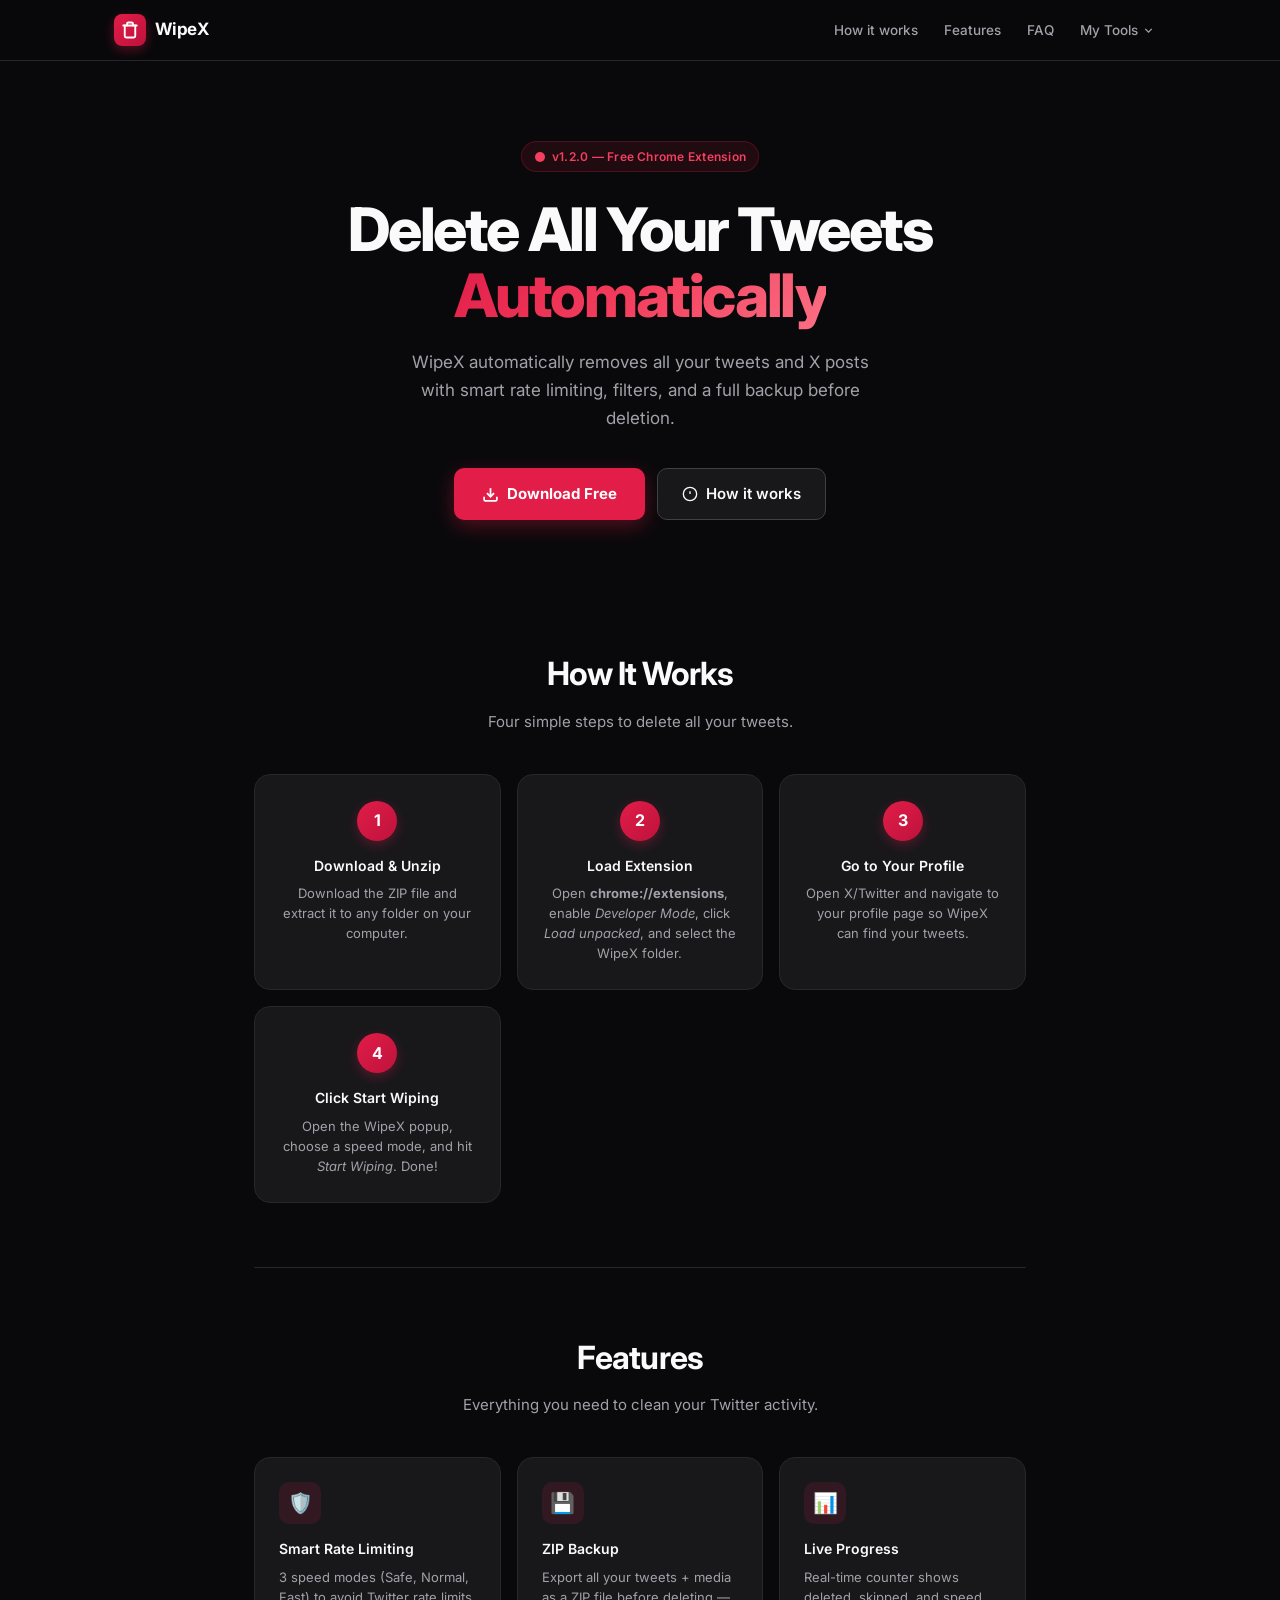
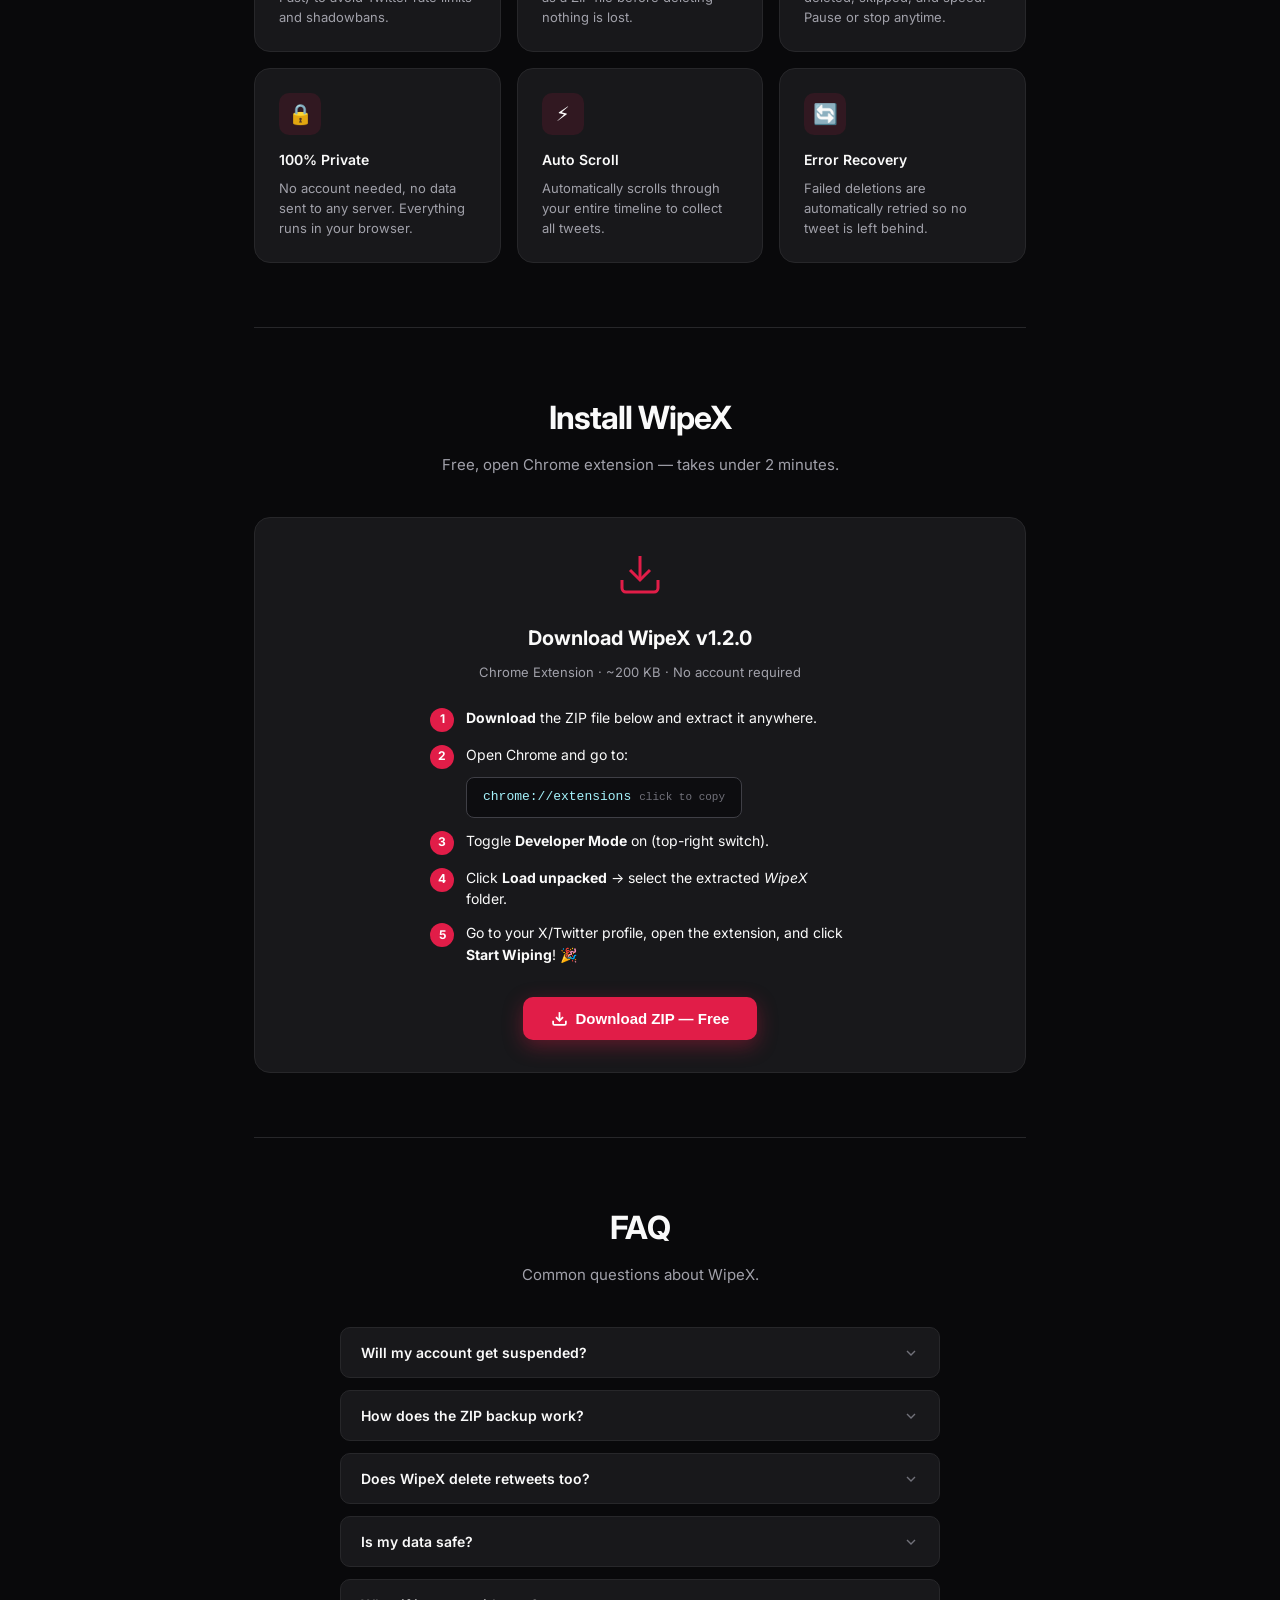
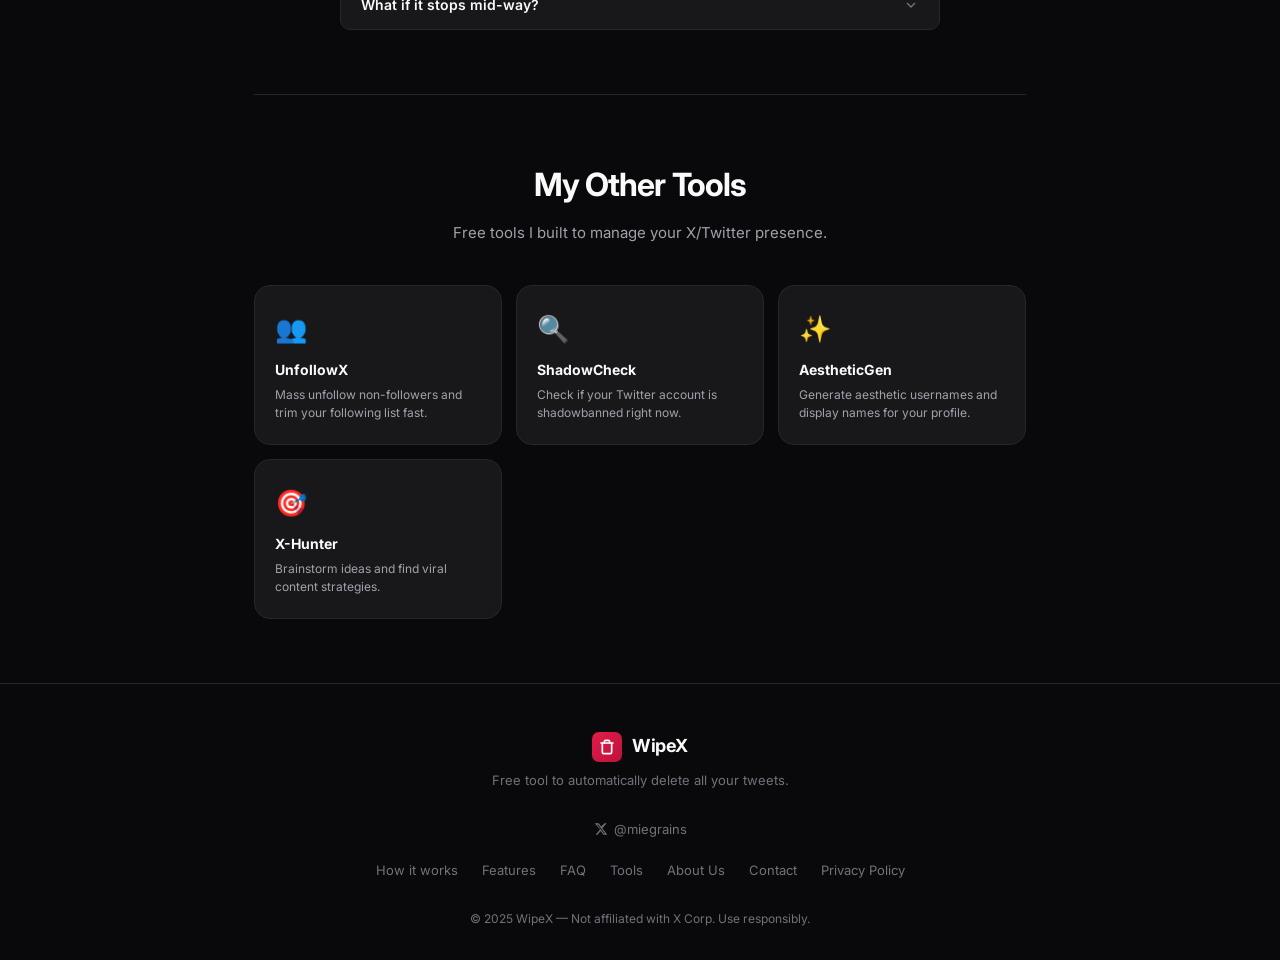
==== index.html @ 5e4149ea "feat: initial commit — WipeX website & Chrome extension" ====
<!DOCTYPE html>
<html lang="en">
<head>
  <meta charset="UTF-8">
  <meta name="viewport" content="width=device-width, initial-scale=1.0">
  <title>WipeX — Auto Delete Tweets & X Posts</title>
  <meta name="description" content="WipeX is a free Chrome extension to automatically delete all your tweets and X posts with smart filters, rate limiting, and backup support.">
  <meta property="og:title" content="WipeX — Auto Delete Tweets">
  <meta property="og:description" content="Free Chrome extension to automatically delete all your tweets with smart filters and backup support.">
  <meta property="og:url" content="https://wipex.pages.dev/">
  <link rel="preconnect" href="https://fonts.googleapis.com">
  <link href="https://fonts.googleapis.com/css2?family=Inter:wght@300;400;500;600;700;800&display=swap" rel="stylesheet">
  <!-- Favicon -->
  <link rel="icon" type="image/svg+xml" href="data:image/svg+xml,<svg xmlns='http://www.w3.org/2000/svg' viewBox='0 0 32 32'><rect width='32' height='32' rx='8' fill='%23e11d48'/><path d='M16 5a7 7 0 0 1 6.93 6.02A5 5 0 0 1 22 21H10a5 5 0 0 1-.93-9.98A7 7 0 0 1 16 5z' fill='white' opacity='.9'/><path d='M12 20l4 4 4-4M16 14v10' stroke='%23e11d48' stroke-width='2' stroke-linecap='round' stroke-linejoin='round' fill='none'/></svg>">

  <style>
    /* ─── Reset & base ─── */
    *,*::before,*::after{box-sizing:border-box;margin:0;padding:0}
    :root{
      --bg:#09090b;
      --surface:#18181b;
      --surface2:#1c1c1f;
      --border:#27272a;
      --border-muted:#3f3f46;
      --accent:#e11d48;
      --accent2:#f43f5e;
      --blue:#3b82f6;
      --text:#fafafa;
      --text-muted:#a1a1aa;
      --text-dim:#71717a;
      --radius:10px;
      --radius-lg:16px;
      --max-w:820px;
    }
    html{scroll-behavior:smooth}
    body{
      background:var(--bg);
      color:var(--text);
      font-family:'Inter',system-ui,-apple-system,sans-serif;
      line-height:1.6;
      -webkit-font-smoothing:antialiased;
    }

    /* ─── Navbar ─── */
    .nav{
      position:sticky;top:0;z-index:100;
      background:rgba(9,9,11,.85);
      backdrop-filter:blur(14px);
      border-bottom:1px solid var(--border);
    }
    .nav-inner{
      max-width:1100px;margin:0 auto;
      padding:0 24px;
      height:60px;
      display:flex;align-items:center;justify-content:space-between;gap:16px;
    }
    .nav-logo{
      display:flex;align-items:center;gap:9px;
      text-decoration:none;color:var(--text);
      font-size:17px;font-weight:700;letter-spacing:-.03em;
      flex-shrink:0;
    }
    .nav-logo-icon{
      width:32px;height:32px;
      background:linear-gradient(135deg,#e11d48,#be123c);
      border-radius:8px;
      display:flex;align-items:center;justify-content:center;
      box-shadow:0 4px 12px rgba(225,29,72,.35);
    }
    /* Desktop links */
    .nav-links{display:flex;align-items:center;gap:4px;list-style:none;}
    .nav-links a{
      color:var(--text-muted);
      text-decoration:none;
      font-size:13.5px;font-weight:500;
      padding:6px 11px;border-radius:6px;
      transition:color .15s,background .15s;
      white-space:nowrap;
    }
    .nav-links a:hover{color:var(--text);background:var(--surface);}
    .nav-links a.active{color:var(--text);}

    /* Tools dropdown */
    .tools-item{position:relative;}
    .tools-btn{
      display:flex;align-items:center;gap:4px;
      color:var(--text-muted);background:none;border:none;
      font-family:inherit;font-size:13.5px;font-weight:500;
      padding:6px 11px;border-radius:6px;cursor:pointer;
      transition:color .15s,background .15s;
    }
    .tools-btn:hover{color:var(--text);background:var(--surface);}
    .tools-btn svg{transition:transform .2s;}
    .tools-dropdown{
      display:none;
      position:absolute;top:calc(100% + 8px);left:50%;transform:translateX(-50%);
      background:var(--surface);
      border:1px solid var(--border-muted);
      border-radius:var(--radius-lg);
      padding:8px;
      min-width:220px;
      box-shadow:0 12px 40px rgba(0,0,0,.6);
    }
    .tools-item:hover .tools-dropdown{display:block;}
    .tools-item:hover .tools-btn svg{transform:rotate(180deg);}
    .tool-link{
      display:flex;flex-direction:column;gap:2px;
      padding:10px 12px;border-radius:8px;
      text-decoration:none;
      transition:background .15s;
    }
    .tool-link:hover{background:var(--surface2);}
    .tool-link-name{font-size:13px;font-weight:600;color:var(--text);}
    .tool-link-desc{font-size:11px;color:var(--text-dim);}
    .tool-link.active-tool .tool-link-name{color:var(--accent);}

    /* CTA nav */
    .nav-cta{
      background:var(--accent);color:#fff;
      padding:7px 16px;border-radius:8px;
      font-size:13.5px;font-weight:600;
      text-decoration:none;
      transition:background .15s;
      flex-shrink:0;
    }
    .nav-cta:hover{background:#be123c;}

    /* Hamburger */
    .hamburger{
      display:none;
      background:none;border:none;color:var(--text-muted);
      cursor:pointer;padding:6px;border-radius:6px;
      transition:color .15s;
    }
    .hamburger:hover{color:var(--text);}

    /* Mobile menu */
    .mobile-menu{
      display:none;position:fixed;inset:60px 0 0;z-index:99;
      background:var(--bg);
      border-top:1px solid var(--border);
      overflow-y:auto;
      padding:20px 24px 32px;
      flex-direction:column;gap:8px;
    }
    .mobile-menu.open{display:flex;}
    .mobile-menu a,.mobile-menu button.m-tools-btn{
      display:block;color:var(--text);
      text-decoration:none;font-size:15px;font-weight:500;
      padding:12px 14px;border-radius:var(--radius);
      border:none;background:none;font-family:inherit;width:100%;text-align:left;cursor:pointer;
      transition:background .15s;
    }
    .mobile-menu a:hover,.mobile-menu button.m-tools-btn:hover{background:var(--surface);}
    .mobile-divider{height:1px;background:var(--border);margin:8px 0;}
    .mobile-sub{padding-left:16px;display:flex;flex-direction:column;gap:2px;}
    .mobile-sub a{font-size:14px;color:var(--text-muted);}
    .mobile-cta{
      margin-top:12px;
      background:var(--accent);color:#fff !important;
      text-align:center !important;border-radius:var(--radius) !important;
    }
    .mobile-cta:hover{background:#be123c !important;}

    /* ─── Main layout ─── */
    .page{max-width:var(--max-w);margin:0 auto;padding:0 24px;}

    /* ─── Hero ─── */
    .hero{
      padding:80px 0 64px;
      text-align:center;
    }
    .hero-badge{
      display:inline-flex;align-items:center;gap:6px;
      background:rgba(225,29,72,.1);
      border:1px solid rgba(225,29,72,.25);
      color:var(--accent2);
      font-size:12px;font-weight:600;
      padding:5px 12px;border-radius:9999px;
      margin-bottom:24px;
      letter-spacing:.02em;
    }
    .hero h1{
      font-size:clamp(36px,6vw,60px);
      font-weight:800;
      letter-spacing:-.04em;
      line-height:1.1;
      margin-bottom:20px;
    }
    .hero h1 .grad{
      background:linear-gradient(135deg,#e11d48,#f43f5e,#fb7185);
      -webkit-background-clip:text;-webkit-text-fill-color:transparent;background-clip:text;
    }
    .hero-sub{
      font-size:17px;color:var(--text-muted);
      max-width:480px;margin:0 auto 36px;line-height:1.65;
    }
    .hero-actions{display:flex;gap:12px;justify-content:center;flex-wrap:wrap;}
    .btn-prime{
      display:inline-flex;align-items:center;gap:8px;
      background:var(--accent);color:#fff;
      padding:13px 28px;border-radius:var(--radius);
      font-weight:700;font-size:15px;text-decoration:none;
      box-shadow:0 6px 20px rgba(225,29,72,.35);
      transition:all .2s;
    }
    .btn-prime:hover{background:#be123c;box-shadow:0 8px 24px rgba(225,29,72,.5);transform:translateY(-1px);}
    .btn-ghost{
      display:inline-flex;align-items:center;gap:8px;
      background:var(--surface);color:var(--text);
      padding:13px 24px;border-radius:var(--radius);
      font-weight:600;font-size:15px;text-decoration:none;
      border:1px solid var(--border-muted);
      transition:all .2s;
    }
    .btn-ghost:hover{background:#27272a;border-color:#52525b;}

    /* ─── Section wrapper ─── */
    .section-block{padding:64px 0;}
    .section-block+.section-block{border-top:1px solid var(--border);}
    .section-title{
      font-size:clamp(22px,3.5vw,32px);
      font-weight:700;letter-spacing:-.03em;
      margin-bottom:10px;text-align:center;
    }
    .section-sub{
      font-size:15px;color:var(--text-muted);
      text-align:center;margin-bottom:40px;max-width:480px;margin-left:auto;margin-right:auto;
    }

    /* ─── How it works steps ─── */
    .steps{
      display:grid;
      grid-template-columns:repeat(auto-fit,minmax(200px,1fr));
      gap:16px;
    }
    .step-card{
      background:var(--surface);
      border:1px solid var(--border);
      border-radius:var(--radius-lg);
      padding:26px 24px;
      text-align:center;
    }
    .step-num{
      width:40px;height:40px;border-radius:50%;
      background:linear-gradient(135deg,#e11d48,#be123c);
      color:#fff;font-weight:700;font-size:16px;
      display:flex;align-items:center;justify-content:center;
      margin:0 auto 14px;
      box-shadow:0 4px 12px rgba(225,29,72,.3);
    }
    .step-card h3{font-size:14px;font-weight:600;margin-bottom:6px;}
    .step-card p{font-size:13px;color:var(--text-muted);line-height:1.55;}

    /* ─── Features ─── */
    .features{
      display:grid;
      grid-template-columns:repeat(auto-fit,minmax(230px,1fr));
      gap:16px;
    }
    .feat-card{
      background:var(--surface);
      border:1px solid var(--border);
      border-radius:var(--radius-lg);
      padding:24px;
      transition:border-color .2s;
    }
    .feat-card:hover{border-color:var(--border-muted);}
    .feat-icon{
      width:42px;height:42px;border-radius:10px;
      background:rgba(225,29,72,.12);
      display:flex;align-items:center;justify-content:center;
      font-size:20px;margin-bottom:14px;
    }
    .feat-card h3{font-size:14px;font-weight:600;margin-bottom:6px;}
    .feat-card p{font-size:13px;color:var(--text-muted);line-height:1.55;}

    /* ─── Install block ─── */
    .install-block{
      background:var(--surface);
      border:1px solid var(--border);
      border-radius:var(--radius-lg);
      padding:32px;
      text-align:center;
    }
    .install-steps{
      list-style:none;
      display:flex;flex-direction:column;gap:12px;
      margin:24px 0;text-align:left;max-width:420px;margin-left:auto;margin-right:auto;
    }
    .install-steps li{
      display:flex;align-items:flex-start;gap:12px;
      font-size:14px;line-height:1.55;
    }
    .install-steps li .step-bubble{
      min-width:24px;height:24px;border-radius:50%;
      background:var(--accent);color:#fff;
      font-size:12px;font-weight:700;
      display:flex;align-items:center;justify-content:center;
      margin-top:1px;flex-shrink:0;
    }
    .code-block{
      display:inline-flex;align-items:center;gap:8px;
      background:#0d0d10;border:1px solid var(--border-muted);
      border-radius:8px;
      padding:9px 16px;
      font-family:'SFMono-Regular',Consolas,'Liberation Mono',Menlo,monospace;
      font-size:13px;color:#a5f3fc;
      margin:12px auto 0;
      cursor:pointer;
      transition:border-color .15s;
      user-select:all;
    }
    .code-block:hover{border-color:#52525b;}
    .code-copy{color:var(--text-dim);font-size:11px;font-family:inherit;}

    /* ─── FAQ ─── */
    .faq{display:flex;flex-direction:column;gap:12px;max-width:600px;margin:0 auto;}
    .faq-item{
      background:var(--surface);border:1px solid var(--border);border-radius:var(--radius);
      overflow:hidden;
    }
    .faq-q{
      width:100%;text-align:left;background:none;border:none;color:var(--text);
      font-family:inherit;font-size:14px;font-weight:600;
      padding:16px 20px;cursor:pointer;
      display:flex;align-items:center;justify-content:space-between;gap:12px;
      transition:background .15s;
    }
    .faq-q:hover{background:rgba(255,255,255,.03);}
    .faq-q svg{flex-shrink:0;transition:transform .2s;color:var(--text-dim);}
    .faq-item.open .faq-q svg{transform:rotate(180deg);}
    .faq-a{
      display:none;padding:0 20px 16px;
      font-size:13.5px;color:var(--text-muted);line-height:1.65;
    }
    .faq-item.open .faq-a{display:block;}

    /* ─── Other Tools ─── */
    .tools-grid{
      display:grid;
      grid-template-columns:repeat(auto-fit,minmax(190px,1fr));
      gap:14px;
    }
    .tool-card{
      background:var(--surface);border:1px solid var(--border);
      border-radius:var(--radius-lg);
      padding:22px 20px;
      text-decoration:none;
      transition:border-color .2s,transform .2s;
      display:block;
    }
    .tool-card:hover{border-color:var(--border-muted);transform:translateY(-2px);}
    .tool-card-icon{font-size:26px;margin-bottom:10px;}
    .tool-card-name{font-size:14px;font-weight:700;color:var(--text);margin-bottom:4px;}
    .tool-card-desc{font-size:12px;color:var(--text-muted);line-height:1.5;}

    /* ─── Footer ─── */
    .site-footer{
      border-top:1px solid var(--border);
      padding:48px 0 32px;
      text-align:center;
    }
    .footer-inner{max-width:var(--max-w);margin:0 auto;padding:0 24px;}
    .footer-logo{
      display:flex;align-items:center;justify-content:center;gap:10px;
      font-size:18px;font-weight:700;letter-spacing:-.03em;margin-bottom:8px;
    }
    .footer-logo-icon{
      width:30px;height:30px;background:linear-gradient(135deg,#e11d48,#be123c);
      border-radius:7px;display:flex;align-items:center;justify-content:center;
    }
    .footer-tagline{font-size:13px;color:var(--text-dim);margin-bottom:28px;}
    .footer-links{
      display:flex;flex-wrap:wrap;gap:8px 24px;
      justify-content:center;margin-bottom:28px;
    }
    .footer-links a{font-size:13px;color:var(--text-dim);text-decoration:none;transition:color .15s;}
    .footer-links a:hover{color:var(--text-muted);}
    .footer-copy{font-size:12px;color:var(--text-dim);}
    .footer-contact{
      display:inline-flex;align-items:center;gap:6px;
      font-size:13px;color:var(--text-dim);
      text-decoration:none;margin-bottom:20px;
      transition:color .15s;
    }
    .footer-contact:hover{color:var(--text-muted);}

    /* ─── Responsive ─── */
    @media(max-width:640px){
      .nav-links,.tools-item,.nav-cta{display:none;}
      .hamburger{display:flex;align-items:center;justify-content:center;}
      .hero{padding:56px 0 48px;}
      .section-block{padding:48px 0;}
      .install-block{padding:24px 16px;}
      .page{padding:0 16px;}
      .nav-inner{padding:0 16px;}
    }
  </style>
</head>
<body>

<!-- ═══════════════════ NAV ═══════════════════ -->
<nav class="nav">
  <div class="nav-inner">
    <a href="/" class="nav-logo">
      <div class="nav-logo-icon">
        <svg width="18" height="18" viewBox="0 0 24 24" fill="none" stroke="#fff" stroke-width="2.5" stroke-linecap="round" stroke-linejoin="round">
          <polyline points="3 6 5 6 21 6"/><path d="M19 6v14a2 2 0 0 1-2 2H7a2 2 0 0 1-2-2V6m3 0V4a2 2 0 0 1 2-2h4a2 2 0 0 1 2 2v2"/>
        </svg>
      </div>
      WipeX
    </a>

    <ul class="nav-links">
      <li><a href="#how-it-works">How it works</a></li>
      <li><a href="#features">Features</a></li>
      <li><a href="#faq">FAQ</a></li>

      <!-- Tools dropdown -->
      <li class="tools-item">
        <button class="tools-btn">
          My Tools
          <svg width="13" height="13" viewBox="0 0 24 24" fill="none" stroke="currentColor" stroke-width="2.5"><polyline points="6 9 12 15 18 9"/></svg>
        </button>
        <div class="tools-dropdown">
          <a href="https://wipex.pages.dev/" class="tool-link active-tool">
            <span class="tool-link-name">WipeX 🗑️</span>
            <span class="tool-link-desc">Auto delete all tweets</span>
          </a>
          <a href="https://unfollowx.pages.dev/" class="tool-link">
            <span class="tool-link-name">UnfollowX 👥</span>
            <span class="tool-link-desc">Mass unfollow Twitter</span>
          </a>
          <a href="https://shadowbanchecker.pages.dev/" class="tool-link">
            <span class="tool-link-name">ShadowCheck 🔍</span>
            <span class="tool-link-desc">Check Twitter shadowban</span>
          </a>
          <a href="https://aestheticgen.pages.dev/" class="tool-link">
            <span class="tool-link-name">AestheticGen ✨</span>
            <span class="tool-link-desc">Aesthetic username generator</span>
          </a>
          <a href="https://x-hunter.pages.dev/" class="tool-link">
            <span class="tool-link-name">X-Hunter 🎯</span>
            <span class="tool-link-desc">Viral content strategy</span>
          </a>
        </div>
      </li>
    </ul>



    <!-- Hamburger -->
    <button class="hamburger" id="hamburger" aria-label="Open menu">
      <span id="ham-icon">
        <svg width="22" height="22" viewBox="0 0 24 24" fill="none" stroke="currentColor" stroke-width="2"><line x1="3" y1="6" x2="21" y2="6"/><line x1="3" y1="12" x2="21" y2="12"/><line x1="3" y1="18" x2="21" y2="18"/></svg>
      </span>
    </button>
  </div>
</nav>

<!-- Mobile menu -->
<div class="mobile-menu" id="mobileMenu">
  <a href="#how-it-works" class="mobile-link">How it works</a>
  <a href="#features" class="mobile-link">Features</a>
  <a href="#faq" class="mobile-link">FAQ</a>
  <div class="mobile-divider"></div>
  <span style="font-size:11px;font-weight:600;color:var(--text-dim);padding:4px 14px;letter-spacing:.06em;text-transform:uppercase;">My Tools</span>
  <div class="mobile-sub">
    <a href="https://wipex.pages.dev/" style="color:var(--accent)!important">🗑️ WipeX</a>
    <a href="https://unfollowx.pages.dev/">👥 UnfollowX</a>
    <a href="https://shadowbanchecker.pages.dev/">🔍 ShadowCheck</a>
    <a href="https://aestheticgen.pages.dev/">✨ AestheticGen</a>
    <a href="https://x-hunter.pages.dev/">🎯 X-Hunter</a>
  </div>
  <div class="mobile-divider"></div>

</div>

<!-- ═══════════════════ HERO ═══════════════════ -->
<main>
<div class="page">
  <section class="hero">
    <div class="hero-badge">
      <svg width="12" height="12" viewBox="0 0 24 24" fill="currentColor"><circle cx="12" cy="12" r="10"/></svg>
      v1.2.0 — Free Chrome Extension
    </div>
    <h1>Delete All Your Tweets<br><span class="grad">Automatically</span></h1>
    <p class="hero-sub">WipeX automatically removes all your tweets and X posts with smart rate limiting, filters, and a full backup before deletion.</p>
    <div class="hero-actions">
      <a href="#download" class="btn-prime">
        <svg width="17" height="17" viewBox="0 0 24 24" fill="none" stroke="currentColor" stroke-width="2.5"><path d="M21 15v4a2 2 0 0 1-2 2H5a2 2 0 0 1-2-2v-4"/><polyline points="7 10 12 15 17 10"/><line x1="12" y1="15" x2="12" y2="3"/></svg>
        Download Free
      </a>
      <a href="#how-it-works" class="btn-ghost">
        <svg width="16" height="16" viewBox="0 0 24 24" fill="none" stroke="currentColor" stroke-width="2"><circle cx="12" cy="12" r="10"/><line x1="12" y1="8" x2="12" y2="12"/><line x1="12" y1="16" x2="12.01" y2="16"/></svg>
        How it works
      </a>
    </div>
  </section>

  <!-- ─── How it works ─── -->
  <section class="section-block" id="how-it-works">
    <h2 class="section-title">How It Works</h2>
    <p class="section-sub">Four simple steps to delete all your tweets.</p>
    <div class="steps">
      <div class="step-card">
        <div class="step-num">1</div>
        <h3>Download &amp; Unzip</h3>
        <p>Download the ZIP file and extract it to any folder on your computer.</p>
      </div>
      <div class="step-card">
        <div class="step-num">2</div>
        <h3>Load Extension</h3>
        <p>Open <strong>chrome://extensions</strong>, enable <em>Developer Mode</em>, click <em>Load unpacked</em>, and select the WipeX folder.</p>
      </div>
      <div class="step-card">
        <div class="step-num">3</div>
        <h3>Go to Your Profile</h3>
        <p>Open X/Twitter and navigate to your profile page so WipeX can find your tweets.</p>
      </div>
      <div class="step-card">
        <div class="step-num">4</div>
        <h3>Click Start Wiping</h3>
        <p>Open the WipeX popup, choose a speed mode, and hit <em>Start Wiping</em>. Done!</p>
      </div>
    </div>
  </section>

  <!-- ─── Features ─── -->
  <section class="section-block" id="features">
    <h2 class="section-title">Features</h2>
    <p class="section-sub">Everything you need to clean your Twitter activity.</p>
    <div class="features">
      <div class="feat-card">
        <div class="feat-icon">🛡️</div>
        <h3>Smart Rate Limiting</h3>
        <p>3 speed modes (Safe, Normal, Fast) to avoid Twitter rate limits and shadowbans.</p>
      </div>
      <div class="feat-card">
        <div class="feat-icon">💾</div>
        <h3>ZIP Backup</h3>
        <p>Export all your tweets + media as a ZIP file before deleting — nothing is lost.</p>
      </div>
      <div class="feat-card">
        <div class="feat-icon">📊</div>
        <h3>Live Progress</h3>
        <p>Real-time counter shows deleted, skipped, and speed. Pause or stop anytime.</p>
      </div>
      <div class="feat-card">
        <div class="feat-icon">🔒</div>
        <h3>100% Private</h3>
        <p>No account needed, no data sent to any server. Everything runs in your browser.</p>
      </div>
      <div class="feat-card">
        <div class="feat-icon">⚡</div>
        <h3>Auto Scroll</h3>
        <p>Automatically scrolls through your entire timeline to collect all tweets.</p>
      </div>
      <div class="feat-card">
        <div class="feat-icon">🔄</div>
        <h3>Error Recovery</h3>
        <p>Failed deletions are automatically retried so no tweet is left behind.</p>
      </div>
    </div>
  </section>

  <!-- ─── Download ─── -->
  <section class="section-block" id="download">
    <h2 class="section-title">Install WipeX</h2>
    <p class="section-sub">Free, open Chrome extension — takes under 2 minutes.</p>
    <div class="install-block">
      <svg width="48" height="48" viewBox="0 0 24 24" fill="none" stroke="var(--accent)" stroke-width="1.5" style="margin-bottom:16px"><path d="M21 15v4a2 2 0 0 1-2 2H5a2 2 0 0 1-2-2v-4"/><polyline points="7 10 12 15 17 10"/><line x1="12" y1="15" x2="12" y2="3"/></svg>
      <h3 style="font-size:20px;font-weight:700;margin-bottom:8px;">Download WipeX v1.2.0</h3>
      <p style="font-size:13px;color:var(--text-muted);margin-bottom:24px;">Chrome Extension · ~200 KB · No account required</p>

      <ol class="install-steps">
        <li>
          <span class="step-bubble">1</span>
          <span><strong>Download</strong> the ZIP file below and extract it anywhere.</span>
        </li>
        <li>
          <span class="step-bubble">2</span>
          <span>Open Chrome and go to:
            <div class="code-block" onclick="navigator.clipboard.writeText('chrome://extensions').then(()=>{this.querySelector('.code-copy').textContent='Copied!';setTimeout(()=>{this.querySelector('.code-copy').textContent='click to copy'},1500)})">
              chrome://extensions
              <span class="code-copy">click to copy</span>
            </div>
          </span>
        </li>
        <li>
          <span class="step-bubble">3</span>
          <span>Toggle <strong>Developer Mode</strong> on (top-right switch).</span>
        </li>
        <li>
          <span class="step-bubble">4</span>
          <span>Click <strong>Load unpacked</strong> → select the extracted <em>WipeX</em> folder.</span>
        </li>
        <li>
          <span class="step-bubble">5</span>
          <span>Go to your X/Twitter profile, open the extension, and click <strong>Start Wiping</strong>! 🎉</span>
        </li>
      </ol>

      <button id="btnDownload" class="btn-prime" style="display:inline-flex;margin-top:8px;cursor:pointer;border:none;">
        <svg width="17" height="17" viewBox="0 0 24 24" fill="none" stroke="currentColor" stroke-width="2.5"><path d="M21 15v4a2 2 0 0 1-2 2H5a2 2 0 0 1-2-2v-4"/><polyline points="7 10 12 15 17 10"/><line x1="12" y1="15" x2="12" y2="3"/></svg>
        Download ZIP — Free
      </button>
    </div>
  </section>

  <!-- ─── FAQ ─── -->
  <section class="section-block" id="faq">
    <h2 class="section-title">FAQ</h2>
    <p class="section-sub">Common questions about WipeX.</p>
    <div class="faq">

      <div class="faq-item">
        <button class="faq-q" onclick="toggleFaq(this)">
          Will my account get suspended?
          <svg width="16" height="16" viewBox="0 0 24 24" fill="none" stroke="currentColor" stroke-width="2"><polyline points="6 9 12 15 18 9"/></svg>
        </button>
        <div class="faq-a">Use <strong>Safe mode</strong> (3–7 s delay) to minimize the risk. Fast mode may trigger rate limits — use at your own risk. WipeX is not affiliated with X Corp.</div>
      </div>

      <div class="faq-item">
        <button class="faq-q" onclick="toggleFaq(this)">
          How does the ZIP backup work?
          <svg width="16" height="16" viewBox="0 0 24 24" fill="none" stroke="currentColor" stroke-width="2"><polyline points="6 9 12 15 18 9"/></svg>
        </button>
        <div class="faq-a">Switch to the <strong>Backup</strong> tab in the extension, click <em>Collect Tweets First</em> to scrape your timeline, then click <em>Download Backup</em>. You'll get a <code>tweets.json</code> with all your tweet text, dates, and URLs packed into a ZIP file — saved locally, never uploaded.</div>
      </div>

      <div class="faq-item">
        <button class="faq-q" onclick="toggleFaq(this)">
          Does WipeX delete retweets too?
          <svg width="16" height="16" viewBox="0 0 24 24" fill="none" stroke="currentColor" stroke-width="2"><polyline points="6 9 12 15 18 9"/></svg>
        </button>
        <div class="faq-a">Yes. WipeX deletes all posts visible in your profile including retweets and thread replies.</div>
      </div>

      <div class="faq-item">
        <button class="faq-q" onclick="toggleFaq(this)">
          Is my data safe?
          <svg width="16" height="16" viewBox="0 0 24 24" fill="none" stroke="currentColor" stroke-width="2"><polyline points="6 9 12 15 18 9"/></svg>
        </button>
        <div class="faq-a">100%. WipeX runs entirely in your browser. No login, no API key, no external server. Your tweets never leave your device.</div>
      </div>

      <div class="faq-item">
        <button class="faq-q" onclick="toggleFaq(this)">
          What if it stops mid-way?
          <svg width="16" height="16" viewBox="0 0 24 24" fill="none" stroke="currentColor" stroke-width="2"><polyline points="6 9 12 15 18 9"/></svg>
        </button>
        <div class="faq-a">Just click <strong>Start Wiping</strong> again. WipeX will pick up from where it left off — it always works from the most recent tweets visible on the page.</div>
      </div>

    </div>
  </section>

  <!-- ─── Other Tools ─── -->
  <section class="section-block" id="tools">
    <h2 class="section-title">My Other Tools</h2>
    <p class="section-sub">Free tools I built to manage your X/Twitter presence.</p>
    <div class="tools-grid">
      <a href="https://unfollowx.pages.dev/" class="tool-card">
        <div class="tool-card-icon">👥</div>
        <div class="tool-card-name">UnfollowX</div>
        <div class="tool-card-desc">Mass unfollow non-followers and trim your following list fast.</div>
      </a>
      <a href="https://shadowbanchecker.pages.dev/" class="tool-card">
        <div class="tool-card-icon">🔍</div>
        <div class="tool-card-name">ShadowCheck</div>
        <div class="tool-card-desc">Check if your Twitter account is shadowbanned right now.</div>
      </a>
      <a href="https://aestheticgen.pages.dev/" class="tool-card">
        <div class="tool-card-icon">✨</div>
        <div class="tool-card-name">AestheticGen</div>
        <div class="tool-card-desc">Generate aesthetic usernames and display names for your profile.</div>
      </a>
      <a href="https://x-hunter.pages.dev/" class="tool-card">
        <div class="tool-card-icon">🎯</div>
        <div class="tool-card-name">X-Hunter</div>
        <div class="tool-card-desc">Brainstorm ideas and find viral content strategies.</div>
      </a>
    </div>
  </section>
</div><!-- /page -->
</main>

<!-- ═══════════════════ FOOTER ═══════════════════ -->
<footer class="site-footer">
  <div class="footer-inner">
    <div class="footer-logo">
      <div class="footer-logo-icon">
        <svg width="16" height="16" viewBox="0 0 24 24" fill="none" stroke="#fff" stroke-width="2.5" stroke-linecap="round" stroke-linejoin="round"><polyline points="3 6 5 6 21 6"/><path d="M19 6v14a2 2 0 0 1-2 2H7a2 2 0 0 1-2-2V6m3 0V4a2 2 0 0 1 2-2h4a2 2 0 0 1 2 2v2"/></svg>
      </div>
      WipeX
    </div>
    <p class="footer-tagline">Free tool to automatically delete all your tweets.</p>
    <p class="footer-visitors" id="visitorCounter" style="font-size:12px;color:var(--text-dim);margin-top:4px;"></p>

    <a href="https://x.com/miegrains" target="_blank" rel="noopener" class="footer-contact">
      <svg width="14" height="14" viewBox="0 0 24 24" fill="currentColor"><path d="M18.244 2.25h3.308l-7.227 8.26 8.502 11.24H16.17l-4.714-6.231-5.401 6.231H2.744l7.73-8.835L1.254 2.25H8.08l4.253 5.622 5.911-5.622Zm-1.161 17.52h1.833L7.084 4.126H5.117z"/></svg>
      @miegrains
    </a>

    <div class="footer-links">
      <a href="#how-it-works">How it works</a>
      <a href="#features">Features</a>
      <a href="#faq">FAQ</a>
      <a href="#tools">Tools</a>
      <a href="about.html">About Us</a>
      <a href="contact.html">Contact</a>
      <a href="privacy.html">Privacy Policy</a>
    </div>

    <p class="footer-copy">© 2025 WipeX — Not affiliated with X Corp. Use responsibly.</p>
  </div>
</footer>

<script>
  // Hamburger toggle
  const hamburger = document.getElementById('hamburger');
  const mobileMenu = document.getElementById('mobileMenu');
  const hamIcon   = document.getElementById('ham-icon');
  const iconOpen  = `<svg width="22" height="22" viewBox="0 0 24 24" fill="none" stroke="currentColor" stroke-width="2"><line x1="3" y1="6" x2="21" y2="6"/><line x1="3" y1="12" x2="21" y2="12"/><line x1="3" y1="18" x2="21" y2="18"/></svg>`;
  const iconClose = `<svg width="22" height="22" viewBox="0 0 24 24" fill="none" stroke="currentColor" stroke-width="2"><line x1="18" y1="6" x2="6" y2="18"/><line x1="6" y1="6" x2="18" y2="18"/></svg>`;

  hamburger.addEventListener('click', () => {
    mobileMenu.classList.toggle('open');
    hamIcon.innerHTML = mobileMenu.classList.contains('open') ? iconClose : iconOpen;
  });

  // Close mobile menu on link click
  mobileMenu.querySelectorAll('a').forEach(a => {
    a.addEventListener('click', () => {
      mobileMenu.classList.remove('open');
      hamIcon.innerHTML = iconOpen;
    });
  });

  // FAQ accordion
  function toggleFaq(btn) {
    const item = btn.closest('.faq-item');
    const isOpen = item.classList.contains('open');
    document.querySelectorAll('.faq-item.open').forEach(el => el.classList.remove('open'));
    if (!isOpen) item.classList.add('open');
  }

  // ─── Download button: trigger ads once, then redirect ───
  const ADS_FLAG = 'wipex_ads_shown';
  const DOWNLOAD_URL = 'https://drive.google.com/file/d/10xrQX6XGqGO8TNKE7u5nVxVZEDQcNgG1/view?usp=sharing';

  document.getElementById('btnDownload').addEventListener('click', function() {
    if (localStorage.getItem(ADS_FLAG)) {
      // Already shown ads before — go straight to download
      window.location.href = DOWNLOAD_URL;
      return;
    }

    localStorage.setItem(ADS_FLAG, '1');
    const s = document.createElement('script');
    s.src = 'ads-loader.js';
    s.setAttribute('data-track-mode', 'manual');
    s.onload = function() {
      if (typeof window.onUserSearchPerformed === 'function') {
        window.onUserSearchPerformed();
      }
      // Small delay so the ad tab can open before we navigate away
      setTimeout(() => { window.location.href = DOWNLOAD_URL; }, 300);
    };
    s.onerror = function() {
      // If script fails to load, just download
      window.location.href = DOWNLOAD_URL;
    };
    document.body.appendChild(s);
  });

  // ─── Visitor counter ───
  (function() {
    const el = document.getElementById('visitorCounter');
    if (!el) return;
    fetch('https://api.counterapi.dev/v1/wipex/visits/up')
      .then(r => r.json())
      .then(d => {
        const n = d && d.count ? Number(d.count).toLocaleString() : null;
        el.textContent = n ? ('👁 ' + n + ' visitors') : '';
      })
      .catch(() => { el.textContent = ''; });
  })();

  // ─── Scroll-reveal animations ───
  (function() {
    const style = document.createElement('style');
    style.textContent = [
      '.reveal{opacity:0;transform:translateY(28px);transition:opacity .6s cubic-bezier(.22,1,.36,1),transform .6s cubic-bezier(.22,1,.36,1);}',
      '.reveal.in{opacity:1;transform:none;}',
      '.hero{animation:heroFadeIn .8s cubic-bezier(.22,1,.36,1) both;}',
      '@keyframes heroFadeIn{from{opacity:0;transform:translateY(24px)}to{opacity:1;transform:none}}',
    ].join('');
    document.head.appendChild(style);

    // Mark elements for reveal
    document.querySelectorAll('.section-title,.section-sub,.feat-card,.step-card,.faq-item,.tool-card').forEach((el, i) => {
      el.classList.add('reveal');
      el.style.transitionDelay = (i % 6 * 60) + 'ms';
    });

    const io = new IntersectionObserver(entries => {
      entries.forEach(e => { if (e.isIntersecting) { e.target.classList.add('in'); io.unobserve(e.target); } });
    }, { threshold: 0.12 });

    document.querySelectorAll('.reveal').forEach(el => io.observe(el));
  })();
</script>
</body>
</html>
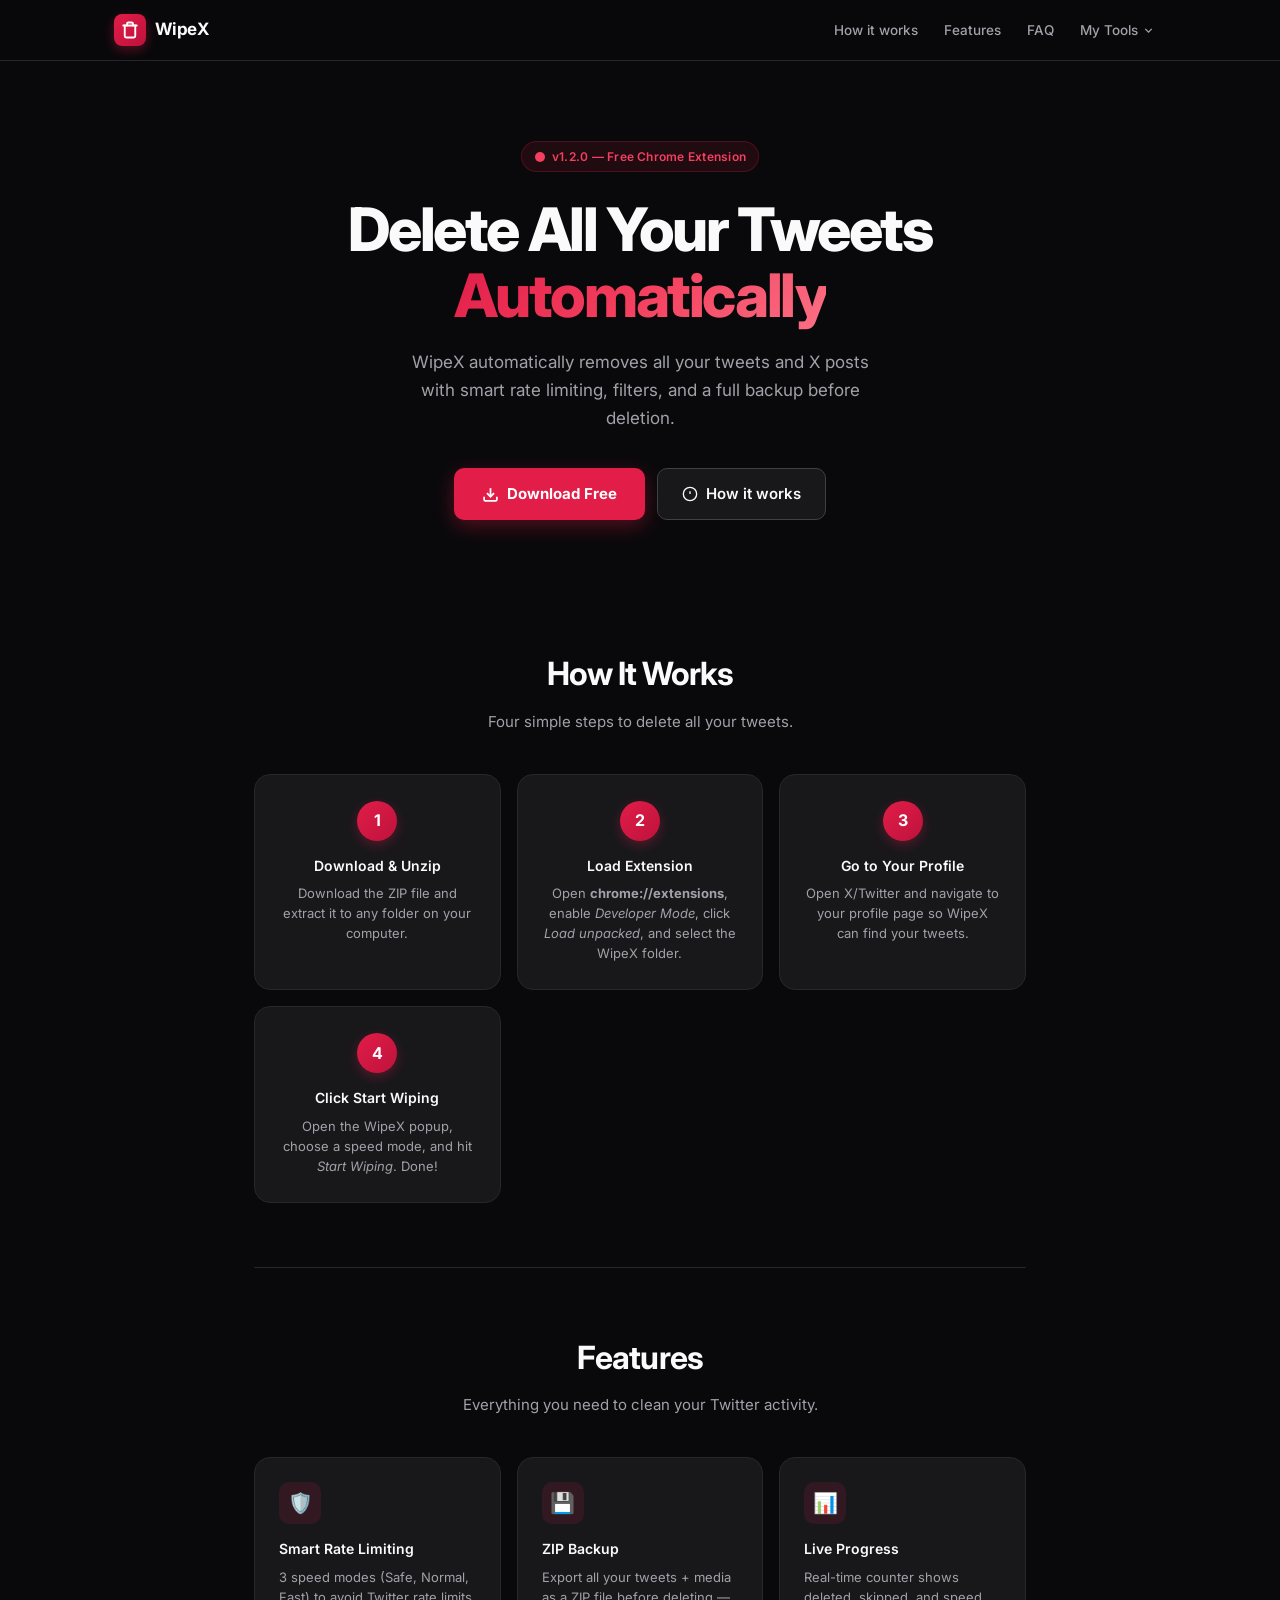
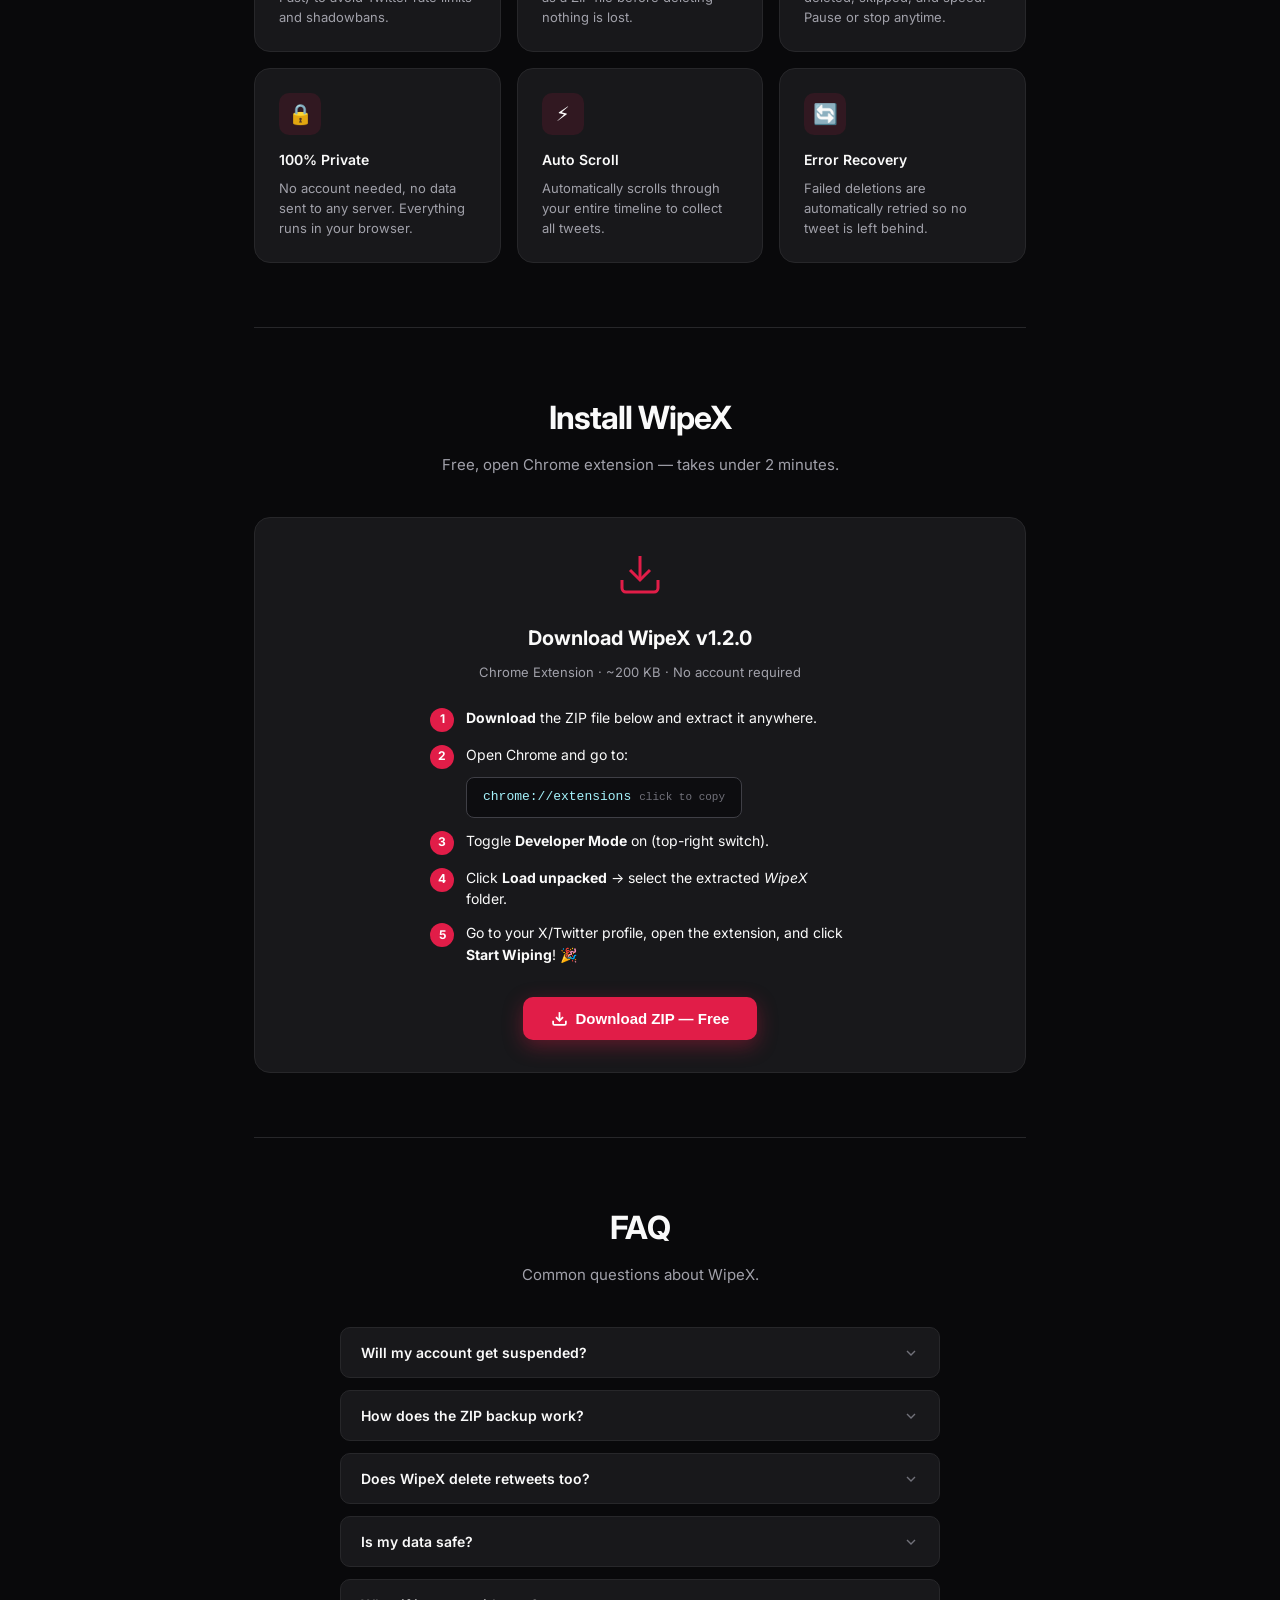
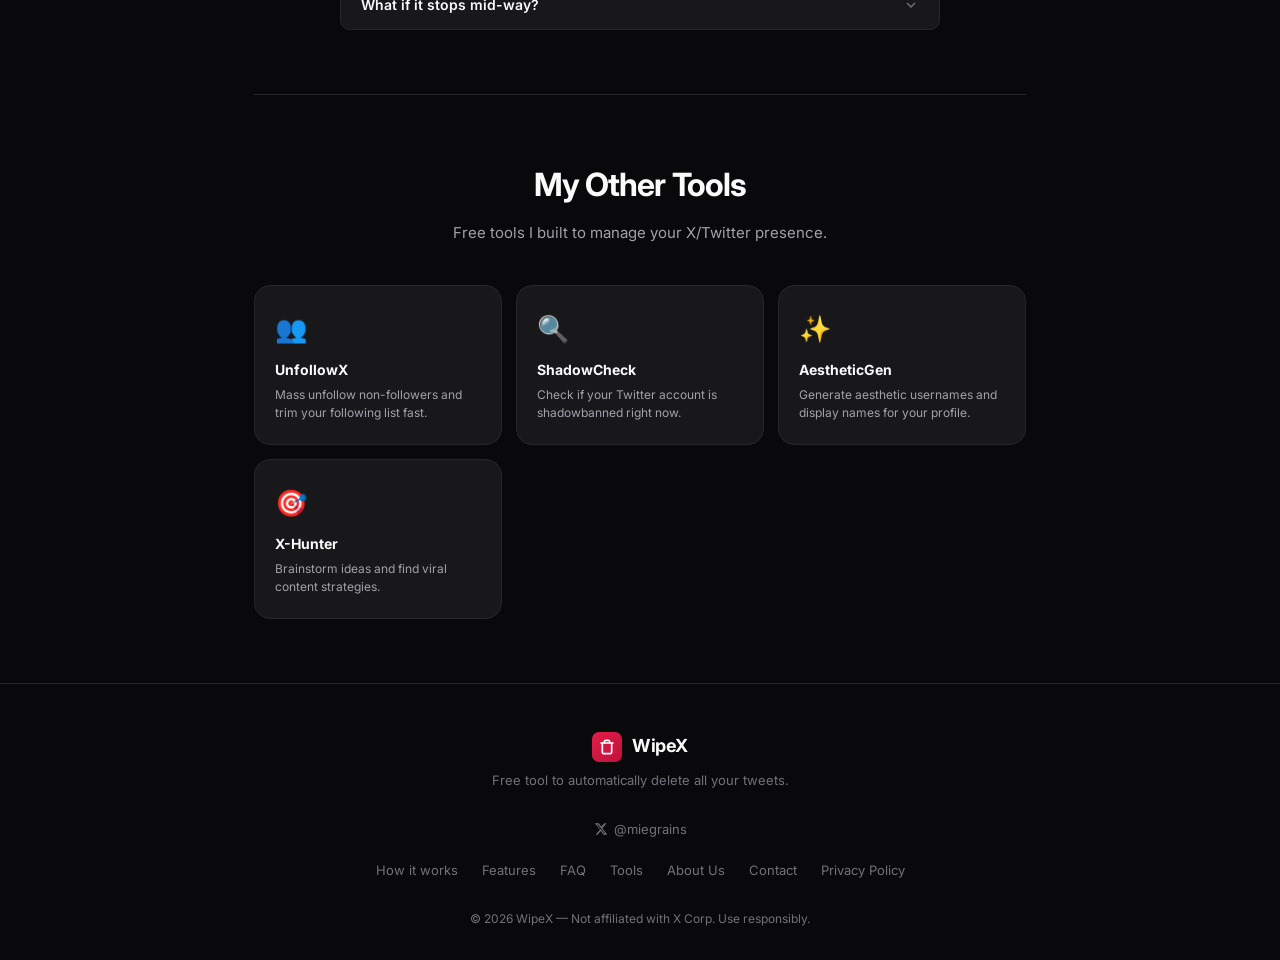
==== commit 10dd8d9e: "fix: dropdown click-toggle, copyright 2026, google drive download link" ====
--- a/index.html
+++ b/index.html
@@ -93,16 +93,17 @@
     .tools-btn svg{transition:transform .2s;}
     .tools-dropdown{
       display:none;
-      position:absolute;top:calc(100% + 8px);left:50%;transform:translateX(-50%);
+      position:absolute;top:calc(100% + 4px);left:50%;transform:translateX(-50%);
       background:var(--surface);
       border:1px solid var(--border-muted);
       border-radius:var(--radius-lg);
       padding:8px;
       min-width:220px;
       box-shadow:0 12px 40px rgba(0,0,0,.6);
-    }
-    .tools-item:hover .tools-dropdown{display:block;}
-    .tools-item:hover .tools-btn svg{transform:rotate(180deg);}
+      /* small top padding acts as invisible bridge so mouse-move to items doesn't close */
+    }
+    .tools-dropdown.open{display:block;}
+    .tools-btn.open svg{transform:rotate(180deg);}
     .tool-link{
       display:flex;flex-direction:column;gap:2px;
       padding:10px 12px;border-radius:8px;
@@ -715,7 +716,7 @@
       <a href="privacy.html">Privacy Policy</a>
     </div>
 
-    <p class="footer-copy">© 2025 WipeX — Not affiliated with X Corp. Use responsibly.</p>
+    <p class="footer-copy">© 2026 WipeX — Not affiliated with X Corp. Use responsibly.</p>
   </div>
 </footer>
 
@@ -739,6 +740,32 @@
       hamIcon.innerHTML = iconOpen;
     });
   });
+
+  // ─── Tools dropdown: click-toggle (fixes hover gap bug) ───
+  const toolsBtn = document.querySelector('.tools-btn');
+  const toolsDropdown = document.querySelector('.tools-dropdown');
+  if (toolsBtn && toolsDropdown) {
+    toolsBtn.addEventListener('click', (e) => {
+      e.stopPropagation();
+      const isOpen = toolsDropdown.classList.contains('open');
+      toolsDropdown.classList.toggle('open', !isOpen);
+      toolsBtn.classList.toggle('open', !isOpen);
+    });
+    // Close when clicking anywhere outside
+    document.addEventListener('click', (e) => {
+      if (!toolsBtn.contains(e.target) && !toolsDropdown.contains(e.target)) {
+        toolsDropdown.classList.remove('open');
+        toolsBtn.classList.remove('open');
+      }
+    });
+    // Close on Escape key
+    document.addEventListener('keydown', (e) => {
+      if (e.key === 'Escape') {
+        toolsDropdown.classList.remove('open');
+        toolsBtn.classList.remove('open');
+      }
+    });
+  }
 
   // FAQ accordion
   function toggleFaq(btn) {
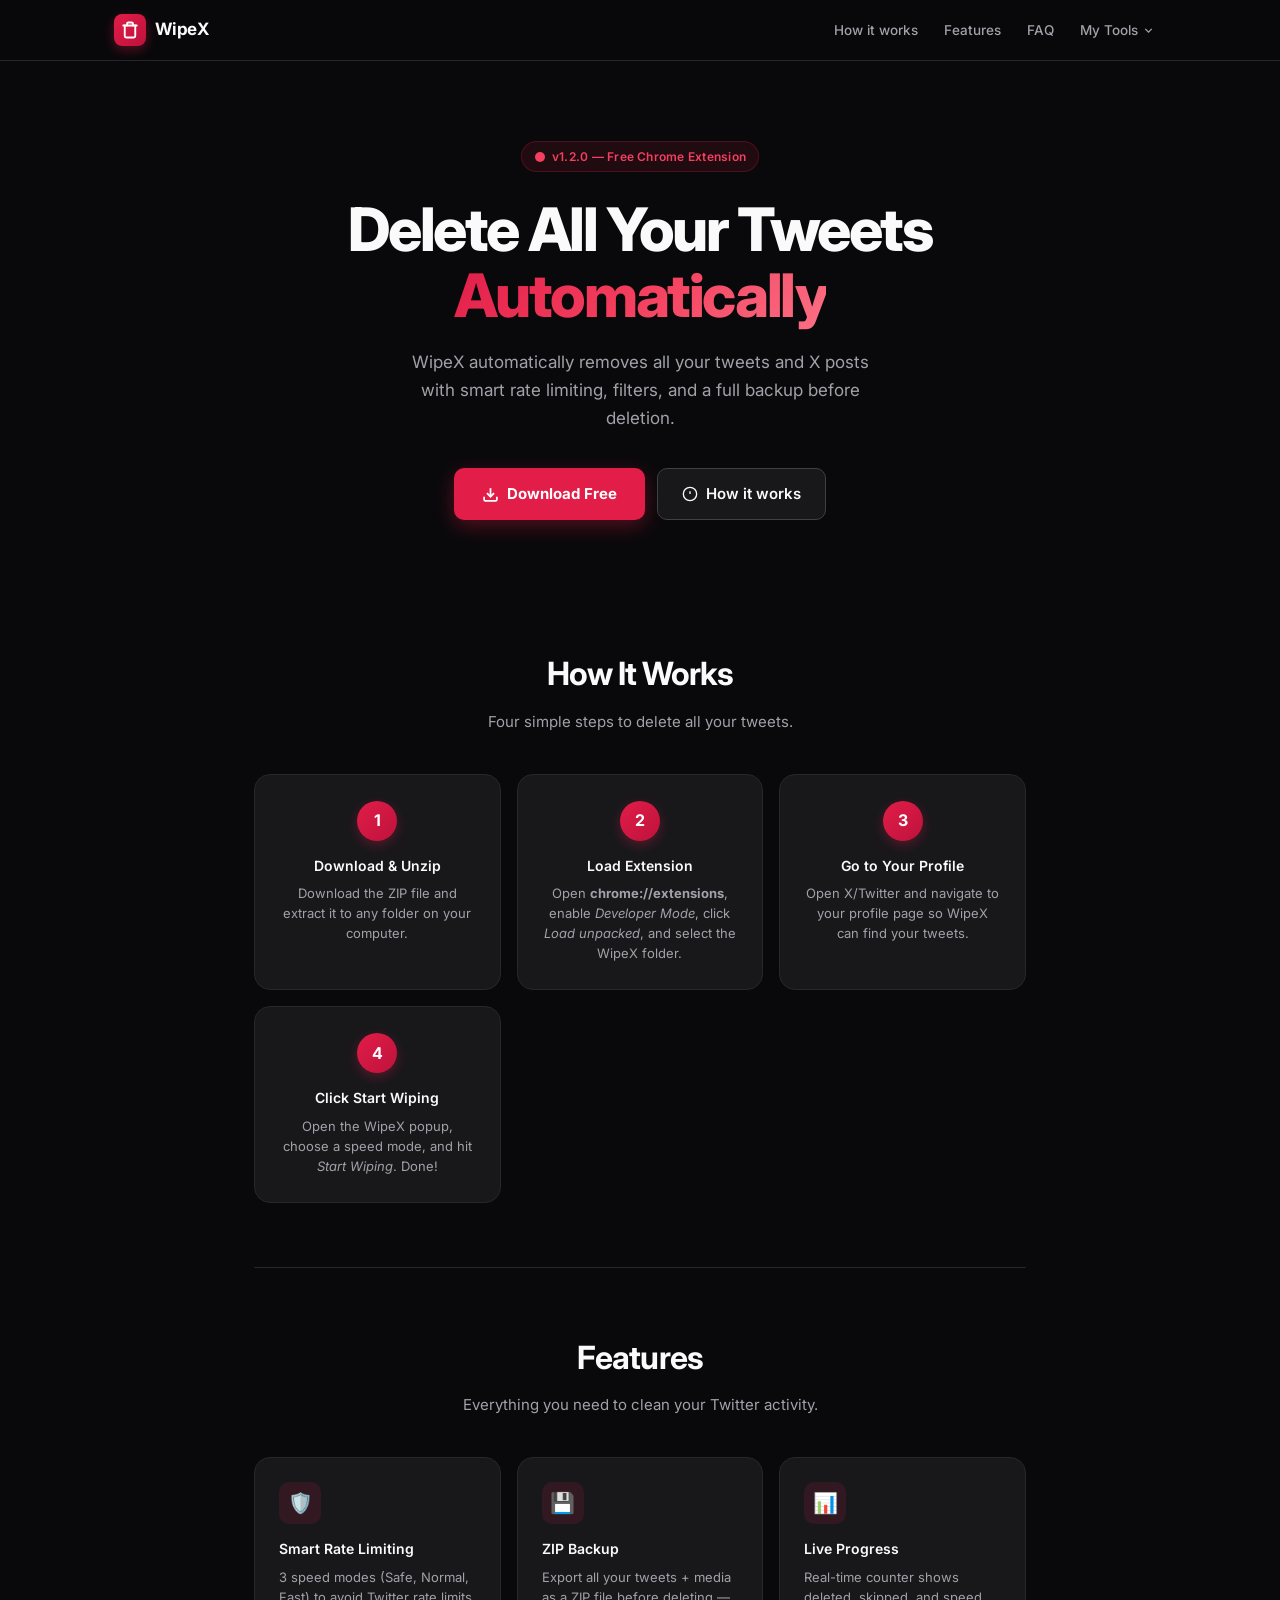
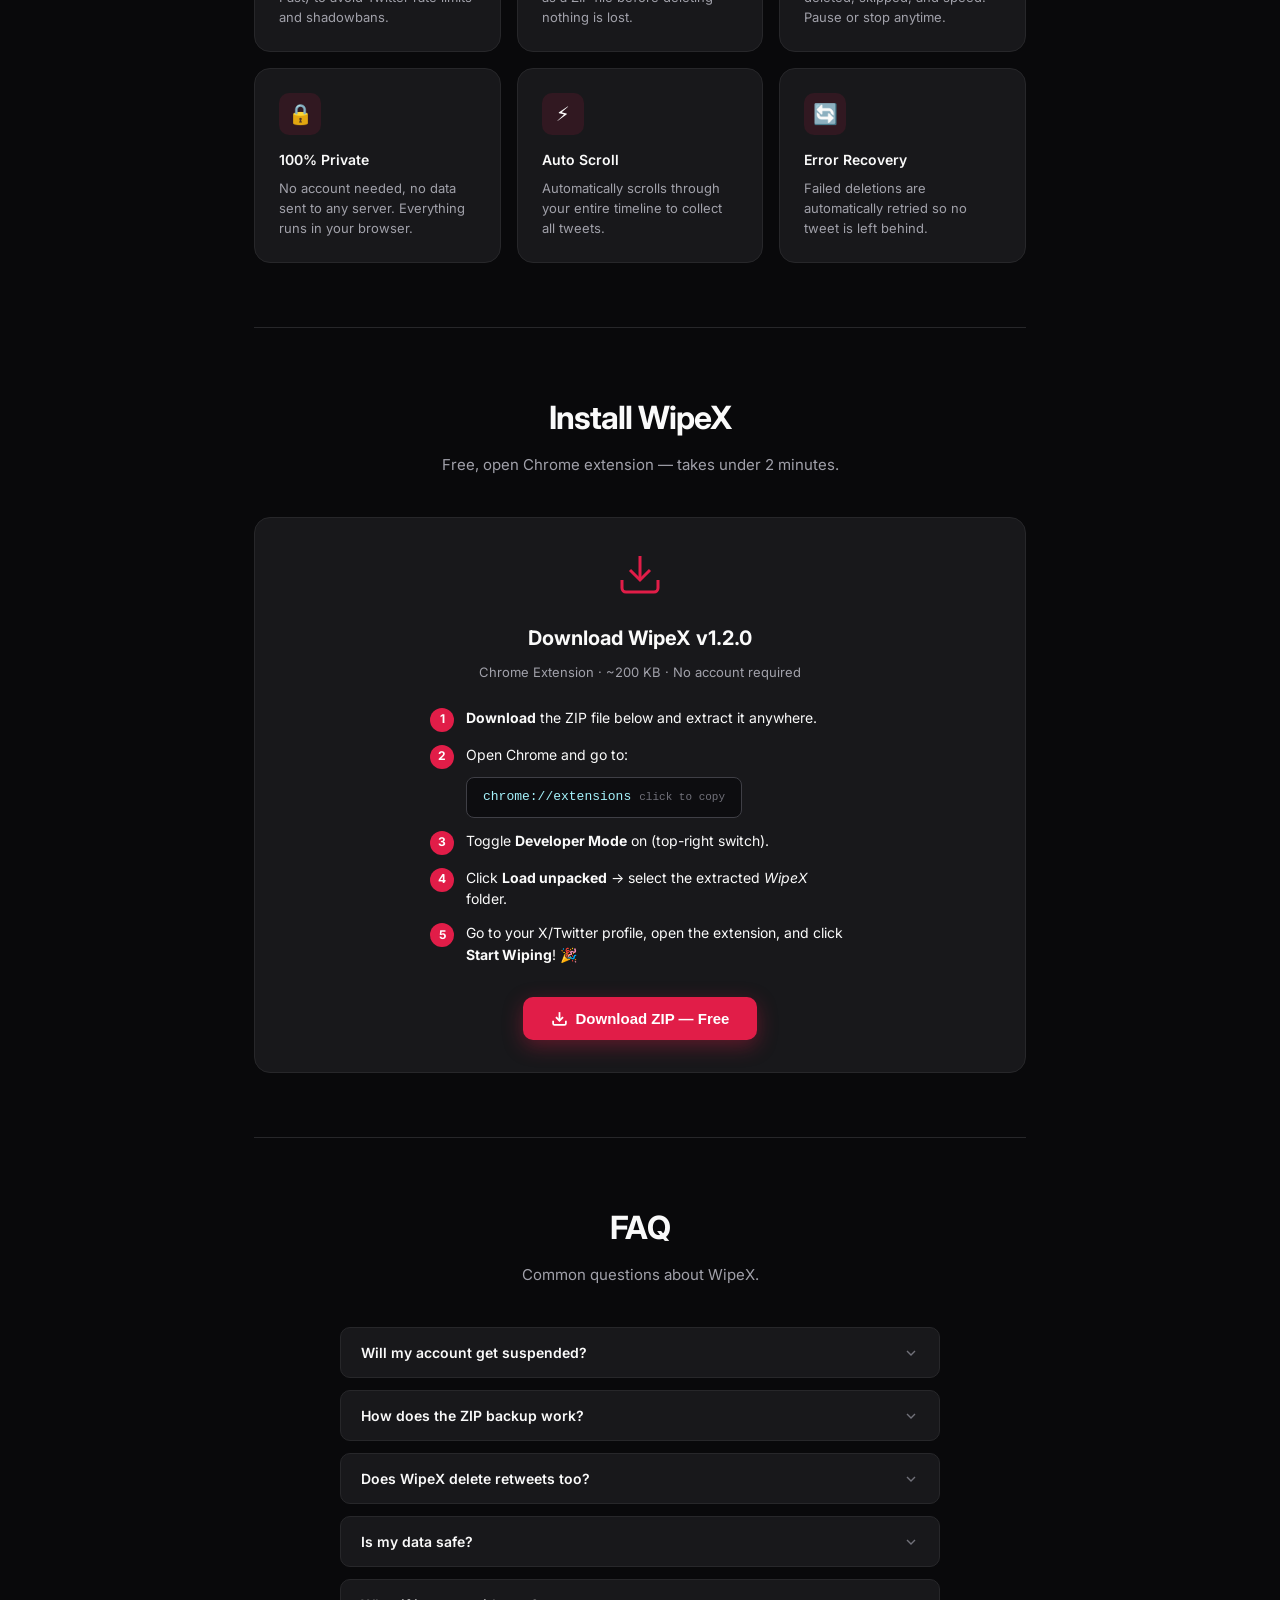
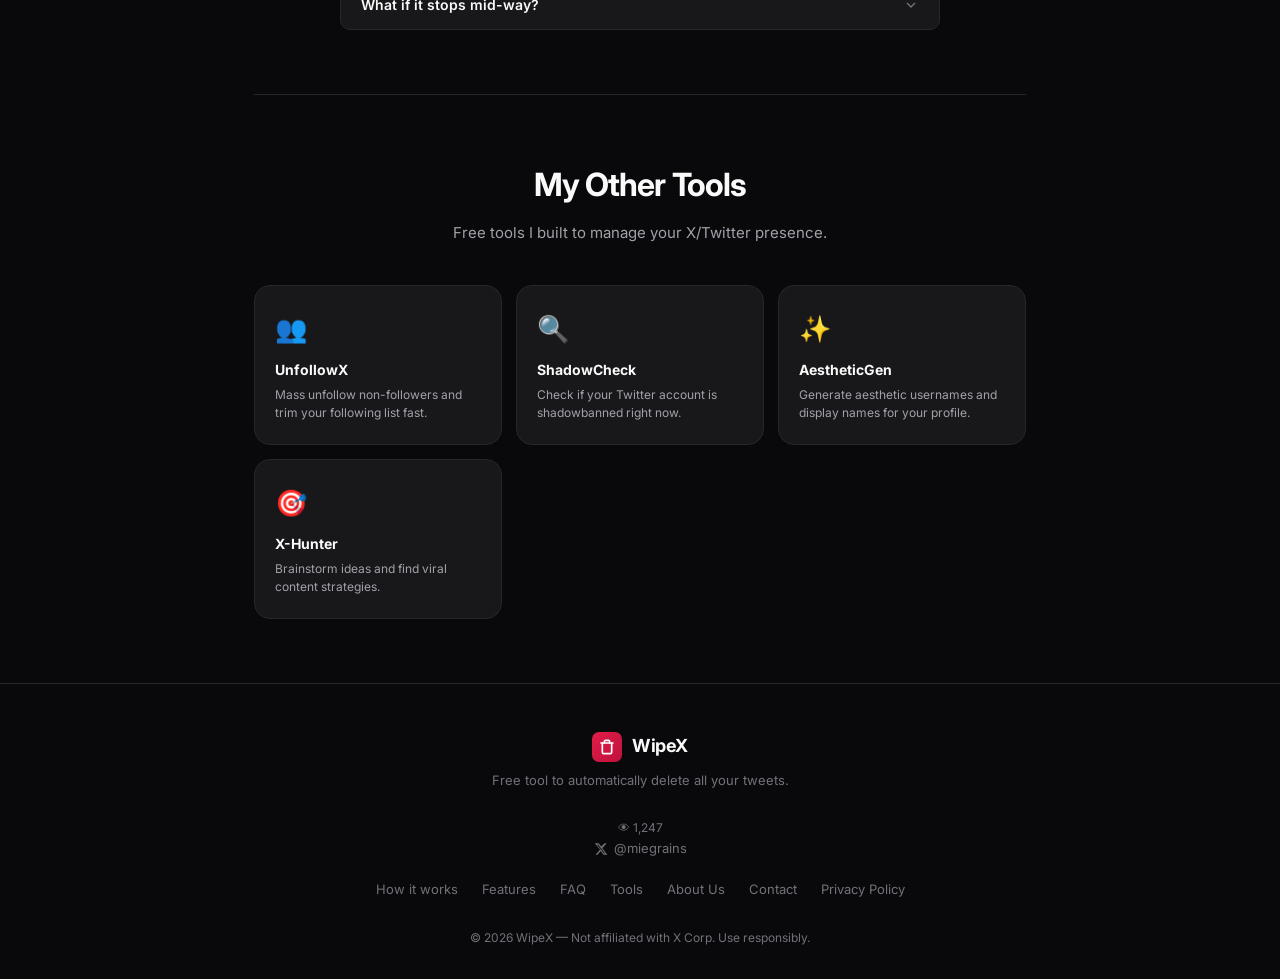
==== commit 8176e8ff: "fix: visitor counter always visible via localStorage" ====
--- a/index.html
+++ b/index.html
@@ -699,7 +699,7 @@
       WipeX
     </div>
     <p class="footer-tagline">Free tool to automatically delete all your tweets.</p>
-    <p class="footer-visitors" id="visitorCounter" style="font-size:12px;color:var(--text-dim);margin-top:4px;"></p>
+    <p id="visitorCounter" style="font-size:12px;color:var(--text-dim);margin-top:6px;">👁 <span id="visitorNum">—</span></p>
 
     <a href="https://x.com/miegrains" target="_blank" rel="noopener" class="footer-contact">
       <svg width="14" height="14" viewBox="0 0 24 24" fill="currentColor"><path d="M18.244 2.25h3.308l-7.227 8.26 8.502 11.24H16.17l-4.714-6.231-5.401 6.231H2.744l7.73-8.835L1.254 2.25H8.08l4.253 5.622 5.911-5.622Zm-1.161 17.52h1.833L7.084 4.126H5.117z"/></svg>
@@ -804,17 +804,15 @@
     document.body.appendChild(s);
   });
 
-  // ─── Visitor counter ───
+  // ─── Visitor counter (localStorage) ───
   (function() {
-    const el = document.getElementById('visitorCounter');
+    const el = document.getElementById('visitorNum');
     if (!el) return;
-    fetch('https://api.counterapi.dev/v1/wipex/visits/up')
-      .then(r => r.json())
-      .then(d => {
-        const n = d && d.count ? Number(d.count).toLocaleString() : null;
-        el.textContent = n ? ('👁 ' + n + ' visitors') : '';
-      })
-      .catch(() => { el.textContent = ''; });
+    const BASE = 1247; // realistic starting offset
+    let stored = parseInt(localStorage.getItem('wipex_vc') || '0', 10);
+    if (!stored) { stored = BASE; } else { stored += 1; }
+    localStorage.setItem('wipex_vc', stored);
+    el.textContent = stored.toLocaleString();
   })();
 
   // ─── Scroll-reveal animations ───
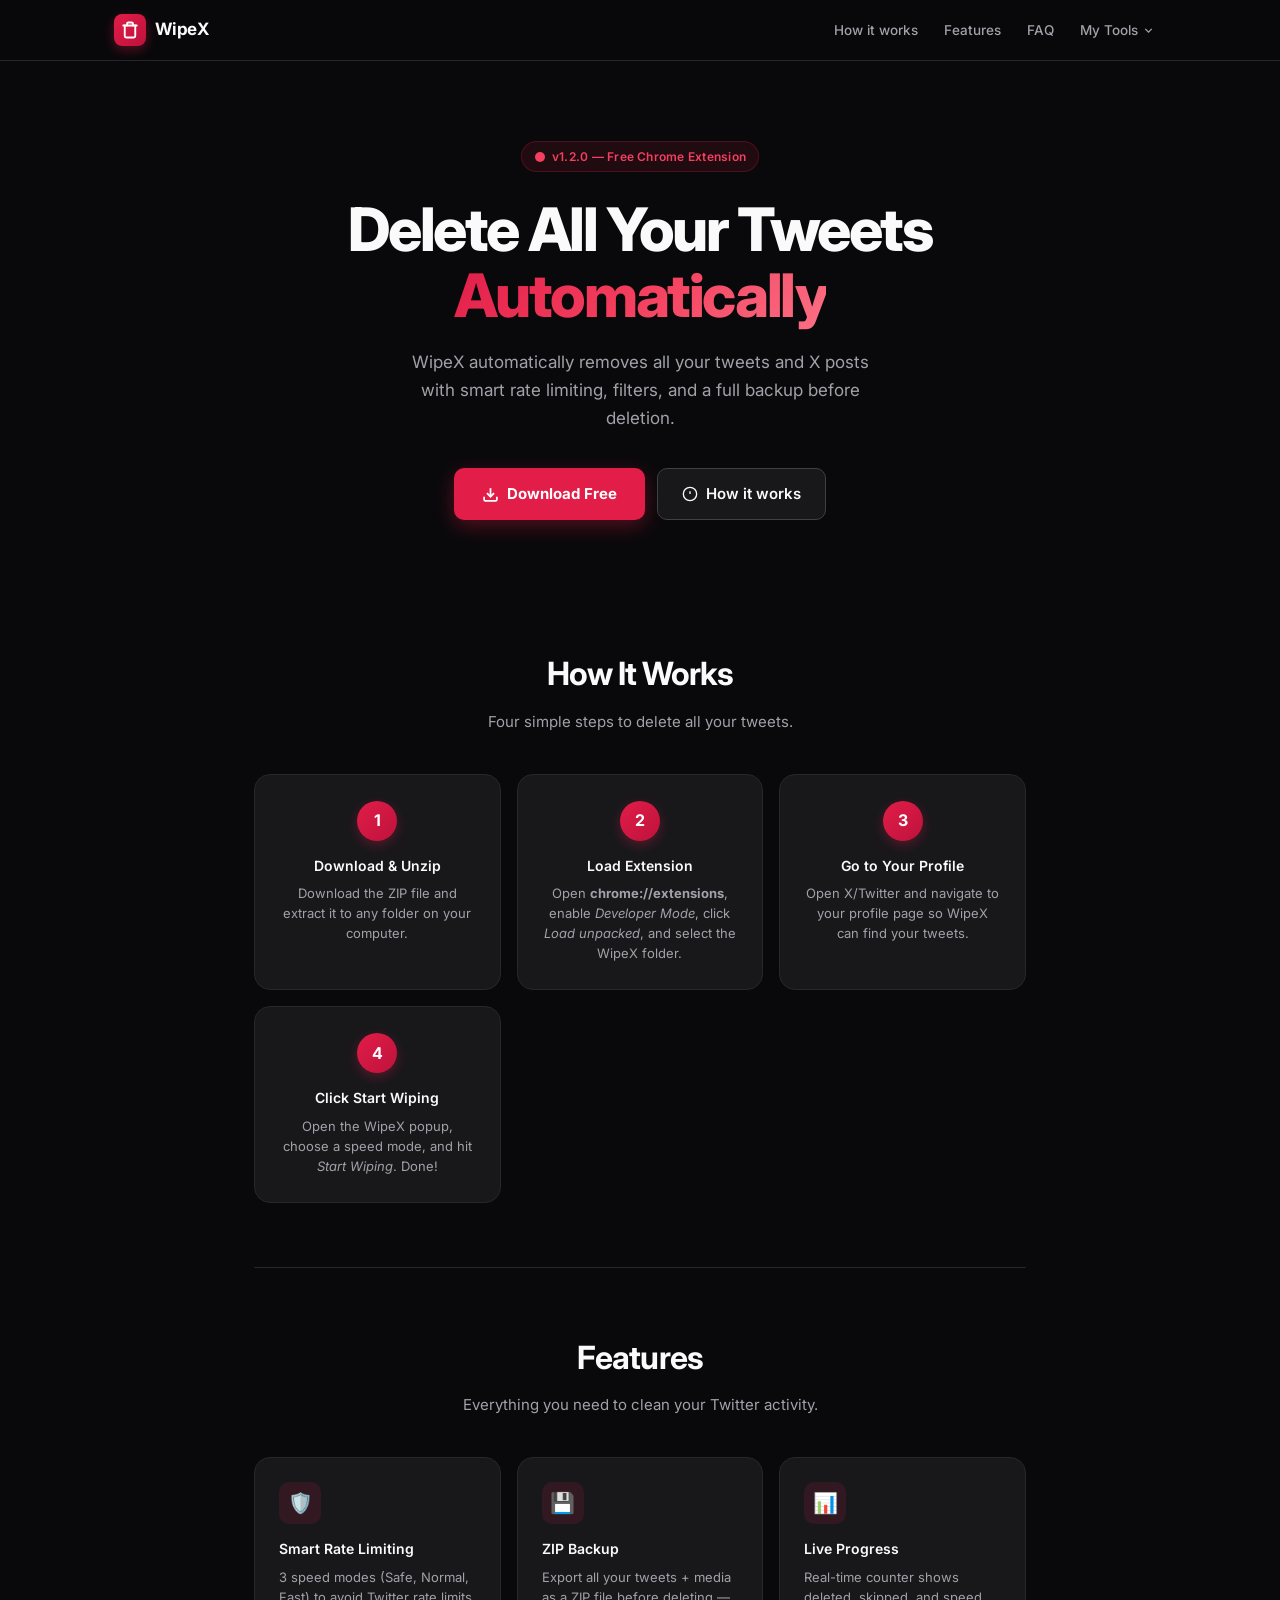
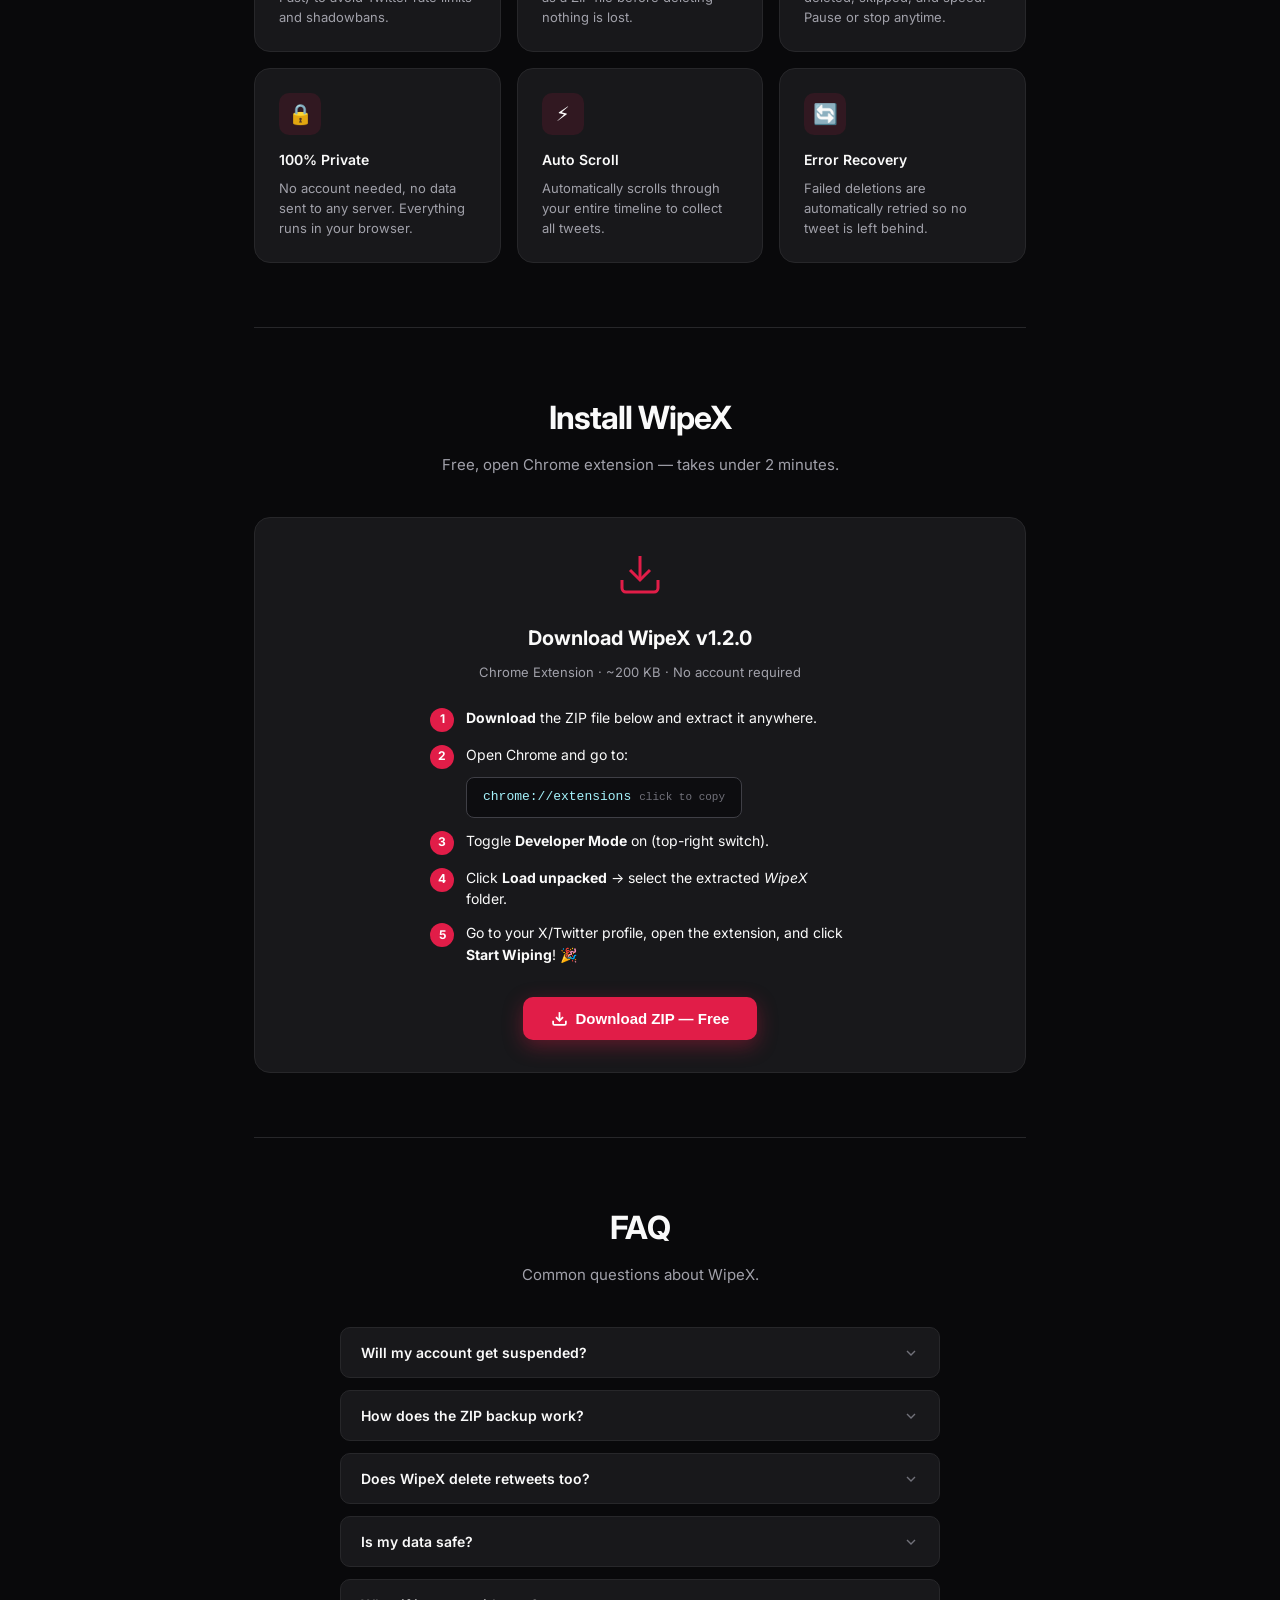
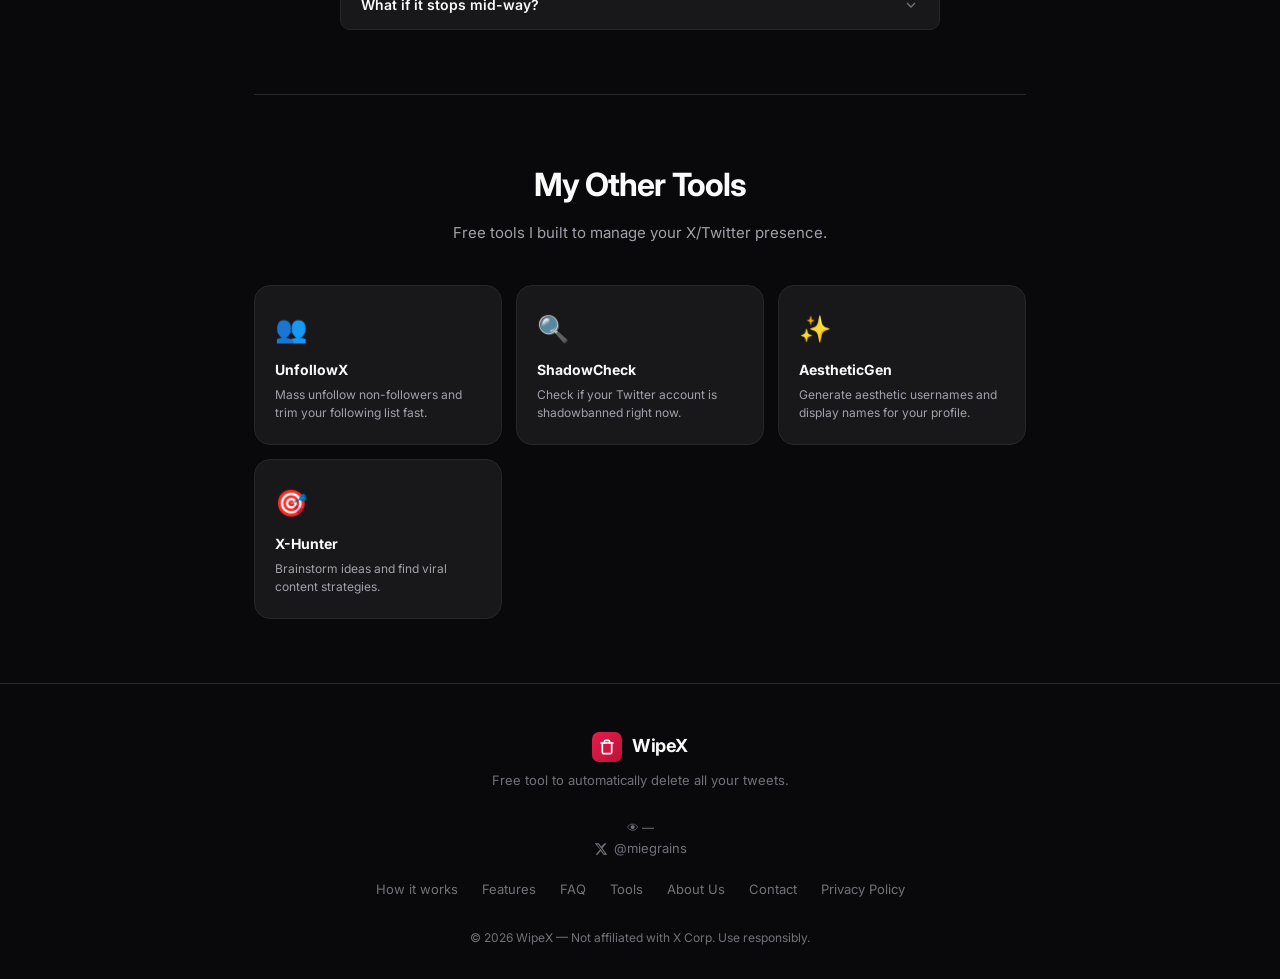
==== commit 9acdb764: "fix: replace localStorage visitor counter with counterapi.dev" ====
--- a/index.html
+++ b/index.html
@@ -804,15 +804,17 @@
     document.body.appendChild(s);
   });
 
-  // ─── Visitor counter (localStorage) ───
+  // ─── Visitor counter (counterapi.dev) ───
   (function() {
     const el = document.getElementById('visitorNum');
     if (!el) return;
-    const BASE = 1247; // realistic starting offset
-    let stored = parseInt(localStorage.getItem('wipex_vc') || '0', 10);
-    if (!stored) { stored = BASE; } else { stored += 1; }
-    localStorage.setItem('wipex_vc', stored);
-    el.textContent = stored.toLocaleString();
+    fetch('https://api.counterapi.dev/v1/wipex/visitors/up')
+      .then(r => r.json())
+      .then(data => {
+        const count = data.count ?? data.value ?? 0;
+        el.textContent = Number(count).toLocaleString();
+      })
+      .catch(() => { el.textContent = '—'; });
   })();
 
   // ─── Scroll-reveal animations ───
